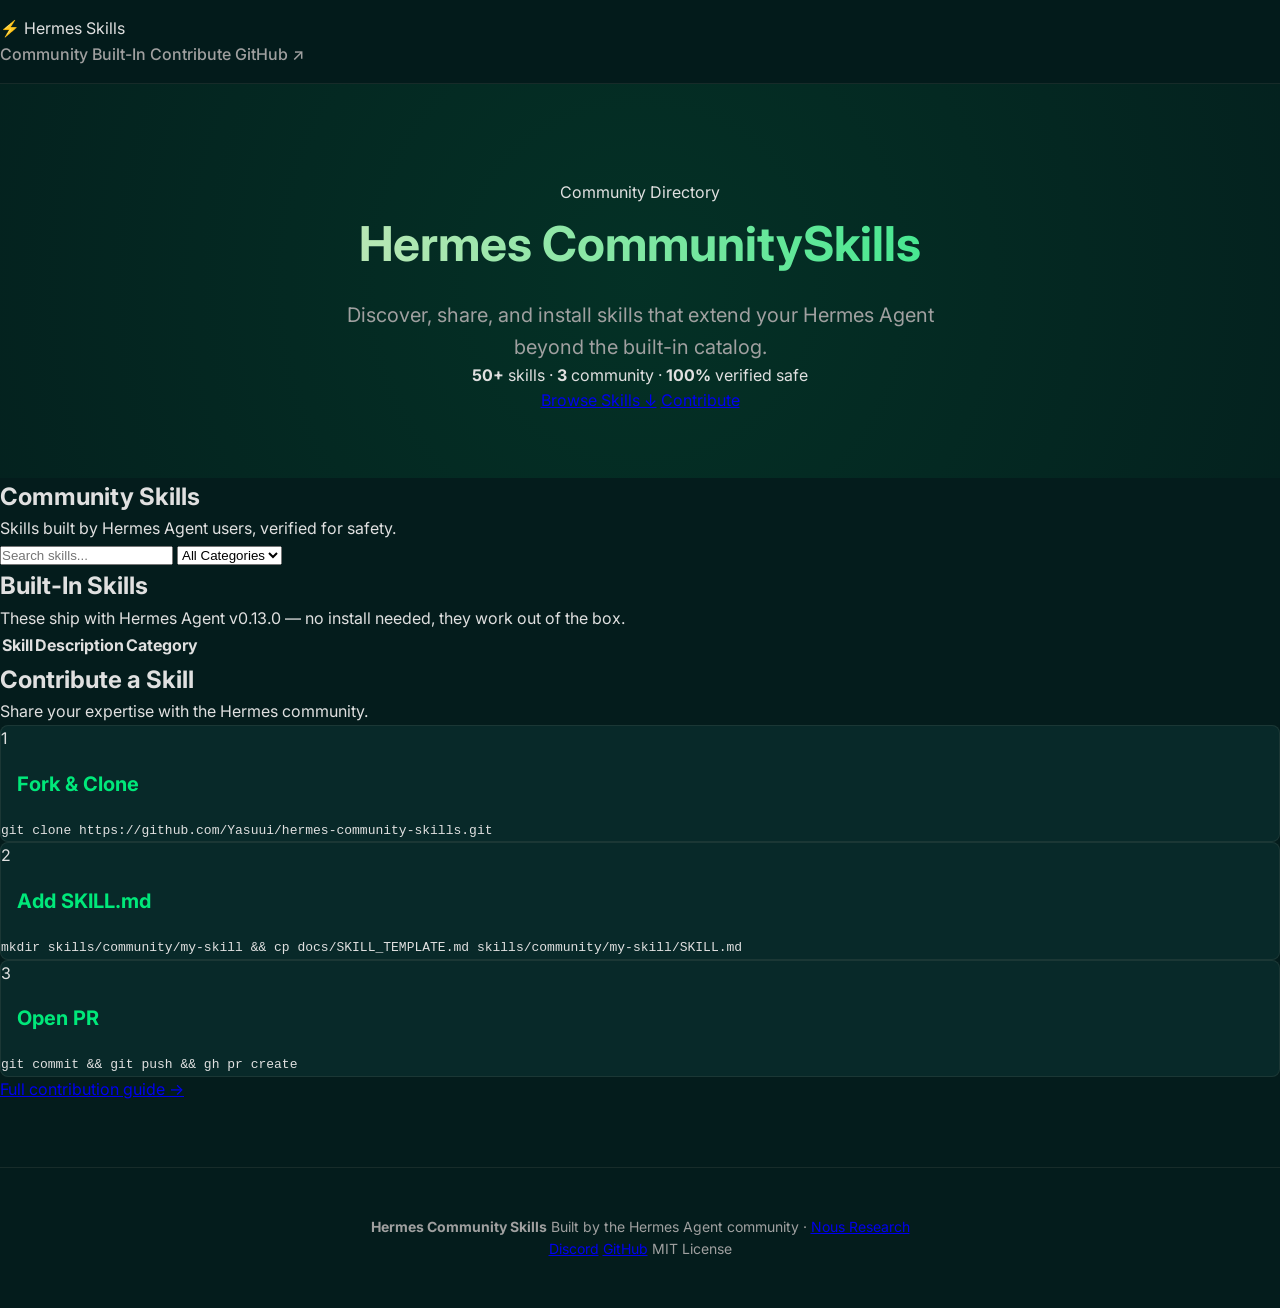
==== docs/index.html @ 29015fff "Initial commit: community skills website with docs, app.js, catalog, CI workflow, PR and issue templ" ====
<!DOCTYPE html>
<html lang="en">
<head>
<meta charset="UTF-8">
<meta name="viewport" content="width=device-width, initial-scale=1.0">
<title>Hermes Community Skills</title>
<link rel="preconnect" href="https://fonts.googleapis.com">
<link rel="preconnect" href="https://fonts.gstatic.com" crossorigin>
<link href="https://fonts.googleapis.com/css2?family=Inter:wght@400;500;600;700&family=JetBrains+Mono:wght@400;500&display=swap" rel="stylesheet">
<link rel="stylesheet" href="style.css">
</head>
<body>

<nav class="navbar">
  <div class="nav-inner">
    <span class="nav-brand">⚡ Hermes Skills</span>
    <div class="nav-links">
      <a href="#catalog">Community</a>
      <a href="#builtin">Built-In</a>
      <a href="#contribute">Contribute</a>
      <a href="https://github.com/Yasuui/hermes-community-skills" class="nav-gh" target="_blank">GitHub ↗</a>
    </div>
  </div>
</nav>

<section class="hero" id="hero">
  <div class="hero-inner">
    <div class="hero-badge">
      <span class="badge">Community Directory</span>
    </div>
    <h1>Hermes Community<span class="accent">Skills</span></h1>
    <p class="hero-sub">Discover, share, and install skills that extend your Hermes Agent beyond the built-in catalog.</p>
    <div class="hero-stats">
      <span class="stat"><strong id="skill-count">50+</strong> skills</span>
      <span class="stat-sep">·</span>
      <span class="stat"><strong>3</strong> community</span>
      <span class="stat-sep">·</span>
      <span class="stat"><strong>100%</strong> verified safe</span>
    </div>
    <div class="hero-actions">
      <a href="#catalog" class="btn btn-primary">Browse Skills ↓</a>
      <a href="#contribute" class="btn btn-outline">Contribute</a>
    </div>
  </div>
  <div class="hero-glow"></div>
</section>

<section class="catalog" id="catalog">
  <div class="section-header">
    <h2>Community Skills</h2>
    <p>Skills built by Hermes Agent users, verified for safety.</p>
  </div>

  <div class="filter-bar">
    <input type="text" id="search" class="filter-input" placeholder="Search skills...">
    <select id="category-filter" class="filter-select">
      <option value="all">All Categories</option>
      <option value="devops">DevOps</option>
      <option value="software-development">Development</option>
      <option value="creative">Creative</option>
      <option value="research">Research</option>
      <option value="productivity">Productivity</option>
      <option value="mlops">ML/AI</option>
    </select>
  </div>

  <div class="skill-grid" id="community-grid">
    <!-- Populated by JS -->
  </div>

  <div class="empty-state" id="empty-state" style="display:none">
    <p>No skills match your search.</p>
  </div>
</section>

<section class="builtin" id="builtin">
  <div class="section-header">
    <h2>Built-In Skills</h2>
    <p>These ship with Hermes Agent v0.13.0 — no install needed, they work out of the box.</p>
  </div>

  <div class="builtin-table-wrapper">
    <table class="builtin-table" id="builtin-table">
      <thead>
        <tr>
          <th>Skill</th>
          <th>Description</th>
          <th>Category</th>
        </tr>
      </thead>
      <tbody></tbody>
    </table>
  </div>
</section>

<section class="contribute" id="contribute">
  <div class="section-header">
    <h2>Contribute a Skill</h2>
    <p>Share your expertise with the Hermes community.</p>
  </div>

  <div class="steps">
    <div class="step-card">
      <div class="step-num">1</div>
      <h3>Fork & Clone</h3>
      <code>git clone https://github.com/Yasuui/hermes-community-skills.git</code>
    </div>
    <div class="step-card">
      <div class="step-num">2</div>
      <h3>Add SKILL.md</h3>
      <code>mkdir skills/community/my-skill && cp docs/SKILL_TEMPLATE.md skills/community/my-skill/SKILL.md</code>
    </div>
    <div class="step-card">
      <div class="step-num">3</div>
      <h3>Open PR</h3>
      <code>git commit && git push && gh pr create</code>
    </div>
  </div>

  <p class="contribute-link">
    <a href="https://github.com/Yasuui/hermes-community-skills/blob/main/CONTRIBUTING.md">Full contribution guide →</a>
  </p>
</section>

<footer>
  <div class="footer-inner">
    <div class="footer-brand">
      <strong>Hermes Community Skills</strong>
      <span>Built by the Hermes Agent community · <a href="https://nousresearch.com">Nous Research</a></span>
    </div>
    <div class="footer-links">
      <a href="https://discord.gg/nousresearch">Discord</a>
      <a href="https://github.com/Yasuui/hermes-community-skills">GitHub</a>
      <span>MIT License</span>
    </div>
  </div>
</footer>

<script src="app.js"></script>
</body>
</html>
---- docs/style.css ----
:root {
  --bg-dark: #041c1c;
  --card-bg: rgba(10,47,47,0.7);
  --border: rgba(255,230,203,0.08);
  --accent: #ffe6cb;
  --green: #00e87a;
  --text-light: #e0e0e0;
  --text-muted: #a0a0a0;
  --font-body: 'Inter', sans-serif;
  --font-code: 'JetBrains Mono', monospace;
}

* {
  margin: 0;
  padding: 0;
  box-sizing: border-box;
}

body {
  font-family: var(--font-body);
  background-color: var(--bg-dark);
  color: var(--text-light);
  line-height: 1.6;
}

.container {
  max-width: 1200px;
  margin: 0 auto;
  padding: 0 1rem;
}

nav {
  position: sticky;
  top: 0;
  backdrop-filter: blur(10px);
  background: rgba(4, 28, 28, 0.8);
  border-bottom: 1px solid var(--border);
  z-index: 1000;
  padding: 1rem 0;
}

nav .container {
  display: flex;
  justify-content: space-between;
  align-items: center;
}

nav ul {
  display: flex;
  list-style: none;
  gap: 2rem;
}

nav a {
  color: var(--text-muted);
  text-decoration: none;
  font-weight: 500;
  transition: color 0.3s;
}

nav a:hover {
  color: var(--accent);
}

.hero {
  text-align: center;
  padding: 6rem 0 4rem;
  position: relative;
  overflow: hidden;
}

.hero::before {
  content: '';
  position: absolute;
  top: -50%;
  left: -50%;
  width: 200%;
  height: 200%;
  background: radial-gradient(circle, rgba(0,232,122,0.1) 0%, transparent 70%);
  z-index: -1;
  animation: pulse 4s ease-in-out infinite;
}

@keyframes pulse {
  0%, 100% { opacity: 0.6; }
  50% { opacity: 1; }
}

.hero h1 {
  font-size: 3rem;
  margin-bottom: 1rem;
  background: linear-gradient(to right, var(--accent), var(--green));
  -webkit-background-clip: text;
  -webkit-text-fill-color: transparent;
}

.hero p {
  font-size: 1.25rem;
  color: var(--text-muted);
  max-width: 600px;
  margin: 0 auto;
}

.filters {
  display: flex;
  gap: 1rem;
  flex-wrap: wrap;
  justify-content: center;
  margin: 2rem 0;
}

.filters input,
.filters select {
  padding: 0.75rem 1rem;
  border: 1px solid var(--border);
  background: rgba(10,47,47,0.5);
  color: var(--text-light);
  border-radius: 4px;
  font-family: var(--font-body);
}

.filters input::placeholder {
  color: var(--text-muted);
}

.filters select {
  cursor: pointer;
}

.skills-grid {
  display: grid;
  grid-template-columns: repeat(auto-fit, minmax(300px, 1fr));
  gap: 1.5rem;
  margin: 2rem 0;
}

.skill-card {
  background: var(--card-bg);
  border: 1px solid var(--border);
  border-radius: 8px;
  overflow: hidden;
  transition: border-color 0.3s, transform 0.2s;
}

.skill-card:hover {
  border-color: var(--accent);
  transform: translateY(-4px);
}

.skill-header {
  padding: 1.5rem;
  border-bottom: 1px solid var(--border);
}

.skill-header h2 {
  font-size: 1.5rem;
  margin-bottom: 0.5rem;
  color: var(--accent);
}

.skill-header .category {
  display: inline-block;
  background: rgba(0,232,122,0.2);
  color: var(--green);
  padding: 0.25rem 0.75rem;
  border-radius: 12px;
  font-size: 0.875rem;
  font-weight: 500;
}

.skill-description {
  padding: 0 1.5rem 1.5rem;
  color: var(--text-muted);
  line-height: 1.5;
}

.skill-footer {
  padding: 1.5rem;
  border-top: 1px solid var(--border);
  display: flex;
  justify-content: space-between;
  align-items: center;
}

.copy-btn {
  background: transparent;
  border: 1px solid var(--green);
  color: var(--green);
  padding: 0.5rem 1rem;
  border-radius: 4px;
  cursor: pointer;
  font-family: var(--font-body);
  font-size: 0.875rem;
  transition: all 0.2s;
}

.copy-btn:hover {
  background: rgba(0,232,122,0.2);
}

.copy-btn.copied {
  background: var(--green);
  color: var(--bg-dark);
}

.steps-section {
  margin: 4rem 0;
}

.steps-container {
  display: flex;
  gap: 1.5rem;
  overflow-x: auto;
  padding-bottom: 1rem;
  scrollbar-width: thin;
}

.step-card {
  flex: 0 0 280px;
  background: var(--card-bg);
  border: 1px solid var(--border);
  border-radius: 8px;
  overflow: hidden;
}

.step-card h3 {
  color: var(--green);
  padding: 1rem;
  font-size: 1.25rem;
}

.step-card ol {
  padding: 0 1.5rem 1.5rem;
}

.step-card li {
  margin-bottom: 0.75rem;
  color: var(--text-muted);
  position: relative;
  padding-left: 1.5rem;
}

.step-card li::before {
  content: '';
  position: absolute;
  left: 0;
  top: 0.75rem;
  width: 8px;
  height: 8px;
  background: var(--green);
  border-radius: 50%;
}

footer {
  text-align: center;
  padding: 3rem 0;
  border-top: 1px solid var(--border);
  margin-top: 4rem;
  color: var(--text-muted);
  font-size: 0.875rem;
}

@media (max-width: 768px) {
  .hero h1 {
    font-size: 2.25rem;
  }
  
  .filters {
    flex-direction: column;
    align-items: stretch;
  }
  
  .filters input,
  .filters select {
    width: 100%;
  }
  
  .skills-grid {
    grid-template-columns: 1fr;
  }
  
  .steps-container {
    justify-content: center;
  }
}
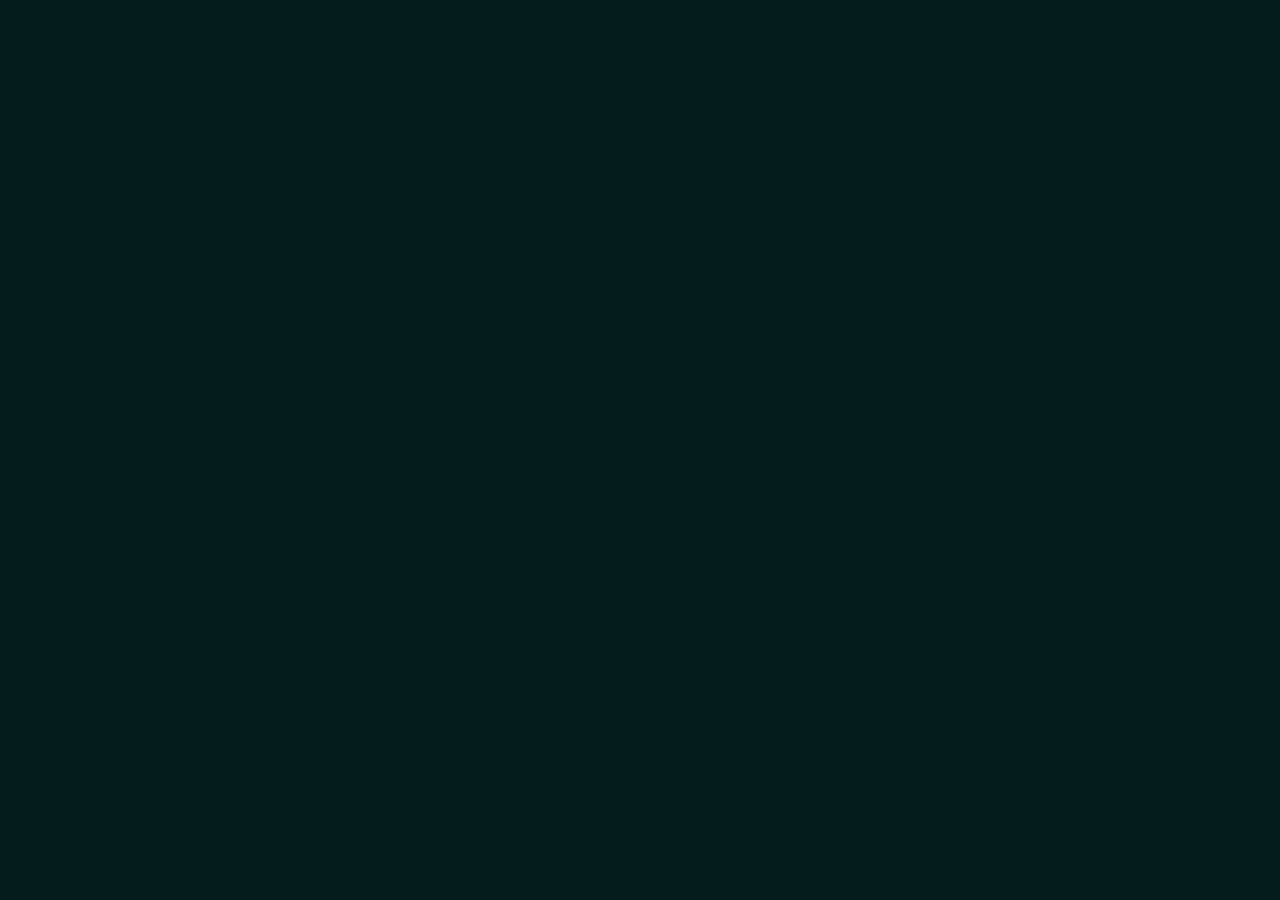
==== commit 597985c7: "Add index.html for GitHub Pages" ====
--- a/docs/index.html
+++ b/docs/index.html
@@ -1,141 +1,13 @@
 <!DOCTYPE html>
 <html lang="en">
 <head>
-<meta charset="UTF-8">
-<meta name="viewport" content="width=device-width, initial-scale=1.0">
-<title>Hermes Community Skills</title>
-<link rel="preconnect" href="https://fonts.googleapis.com">
-<link rel="preconnect" href="https://fonts.gstatic.com" crossorigin>
-<link href="https://fonts.googleapis.com/css2?family=Inter:wght@400;500;600;700&family=JetBrains+Mono:wght@400;500&display=swap" rel="stylesheet">
-<link rel="stylesheet" href="style.css">
+  <meta charset="UTF-8">
+  <meta name="viewport" content="width=device-width, initial-scale=1.0">
+  <title>Hermes Community Skills</title>
+  <link rel="stylesheet" href="style.css">
 </head>
 <body>
-
-<nav class="navbar">
-  <div class="nav-inner">
-    <span class="nav-brand">⚡ Hermes Skills</span>
-    <div class="nav-links">
-      <a href="#catalog">Community</a>
-      <a href="#builtin">Built-In</a>
-      <a href="#contribute">Contribute</a>
-      <a href="https://github.com/Yasuui/hermes-community-skills" class="nav-gh" target="_blank">GitHub ↗</a>
-    </div>
-  </div>
-</nav>
-
-<section class="hero" id="hero">
-  <div class="hero-inner">
-    <div class="hero-badge">
-      <span class="badge">Community Directory</span>
-    </div>
-    <h1>Hermes Community<span class="accent">Skills</span></h1>
-    <p class="hero-sub">Discover, share, and install skills that extend your Hermes Agent beyond the built-in catalog.</p>
-    <div class="hero-stats">
-      <span class="stat"><strong id="skill-count">50+</strong> skills</span>
-      <span class="stat-sep">·</span>
-      <span class="stat"><strong>3</strong> community</span>
-      <span class="stat-sep">·</span>
-      <span class="stat"><strong>100%</strong> verified safe</span>
-    </div>
-    <div class="hero-actions">
-      <a href="#catalog" class="btn btn-primary">Browse Skills ↓</a>
-      <a href="#contribute" class="btn btn-outline">Contribute</a>
-    </div>
-  </div>
-  <div class="hero-glow"></div>
-</section>
-
-<section class="catalog" id="catalog">
-  <div class="section-header">
-    <h2>Community Skills</h2>
-    <p>Skills built by Hermes Agent users, verified for safety.</p>
-  </div>
-
-  <div class="filter-bar">
-    <input type="text" id="search" class="filter-input" placeholder="Search skills...">
-    <select id="category-filter" class="filter-select">
-      <option value="all">All Categories</option>
-      <option value="devops">DevOps</option>
-      <option value="software-development">Development</option>
-      <option value="creative">Creative</option>
-      <option value="research">Research</option>
-      <option value="productivity">Productivity</option>
-      <option value="mlops">ML/AI</option>
-    </select>
-  </div>
-
-  <div class="skill-grid" id="community-grid">
-    <!-- Populated by JS -->
-  </div>
-
-  <div class="empty-state" id="empty-state" style="display:none">
-    <p>No skills match your search.</p>
-  </div>
-</section>
-
-<section class="builtin" id="builtin">
-  <div class="section-header">
-    <h2>Built-In Skills</h2>
-    <p>These ship with Hermes Agent v0.13.0 — no install needed, they work out of the box.</p>
-  </div>
-
-  <div class="builtin-table-wrapper">
-    <table class="builtin-table" id="builtin-table">
-      <thead>
-        <tr>
-          <th>Skill</th>
-          <th>Description</th>
-          <th>Category</th>
-        </tr>
-      </thead>
-      <tbody></tbody>
-    </table>
-  </div>
-</section>
-
-<section class="contribute" id="contribute">
-  <div class="section-header">
-    <h2>Contribute a Skill</h2>
-    <p>Share your expertise with the Hermes community.</p>
-  </div>
-
-  <div class="steps">
-    <div class="step-card">
-      <div class="step-num">1</div>
-      <h3>Fork & Clone</h3>
-      <code>git clone https://github.com/Yasuui/hermes-community-skills.git</code>
-    </div>
-    <div class="step-card">
-      <div class="step-num">2</div>
-      <h3>Add SKILL.md</h3>
-      <code>mkdir skills/community/my-skill && cp docs/SKILL_TEMPLATE.md skills/community/my-skill/SKILL.md</code>
-    </div>
-    <div class="step-card">
-      <div class="step-num">3</div>
-      <h3>Open PR</h3>
-      <code>git commit && git push && gh pr create</code>
-    </div>
-  </div>
-
-  <p class="contribute-link">
-    <a href="https://github.com/Yasuui/hermes-community-skills/blob/main/CONTRIBUTING.md">Full contribution guide →</a>
-  </p>
-</section>
-
-<footer>
-  <div class="footer-inner">
-    <div class="footer-brand">
-      <strong>Hermes Community Skills</strong>
-      <span>Built by the Hermes Agent community · <a href="https://nousresearch.com">Nous Research</a></span>
-    </div>
-    <div class="footer-links">
-      <a href="https://discord.gg/nousresearch">Discord</a>
-      <a href="https://github.com/Yasuui/hermes-community-skills">GitHub</a>
-      <span>MIT License</span>
-    </div>
-  </div>
-</footer>
-
-<script src="app.js"></script>
+  <div id="app"></div>
+  <script src="app.js"></script>
 </body>
-</html>
+</html>
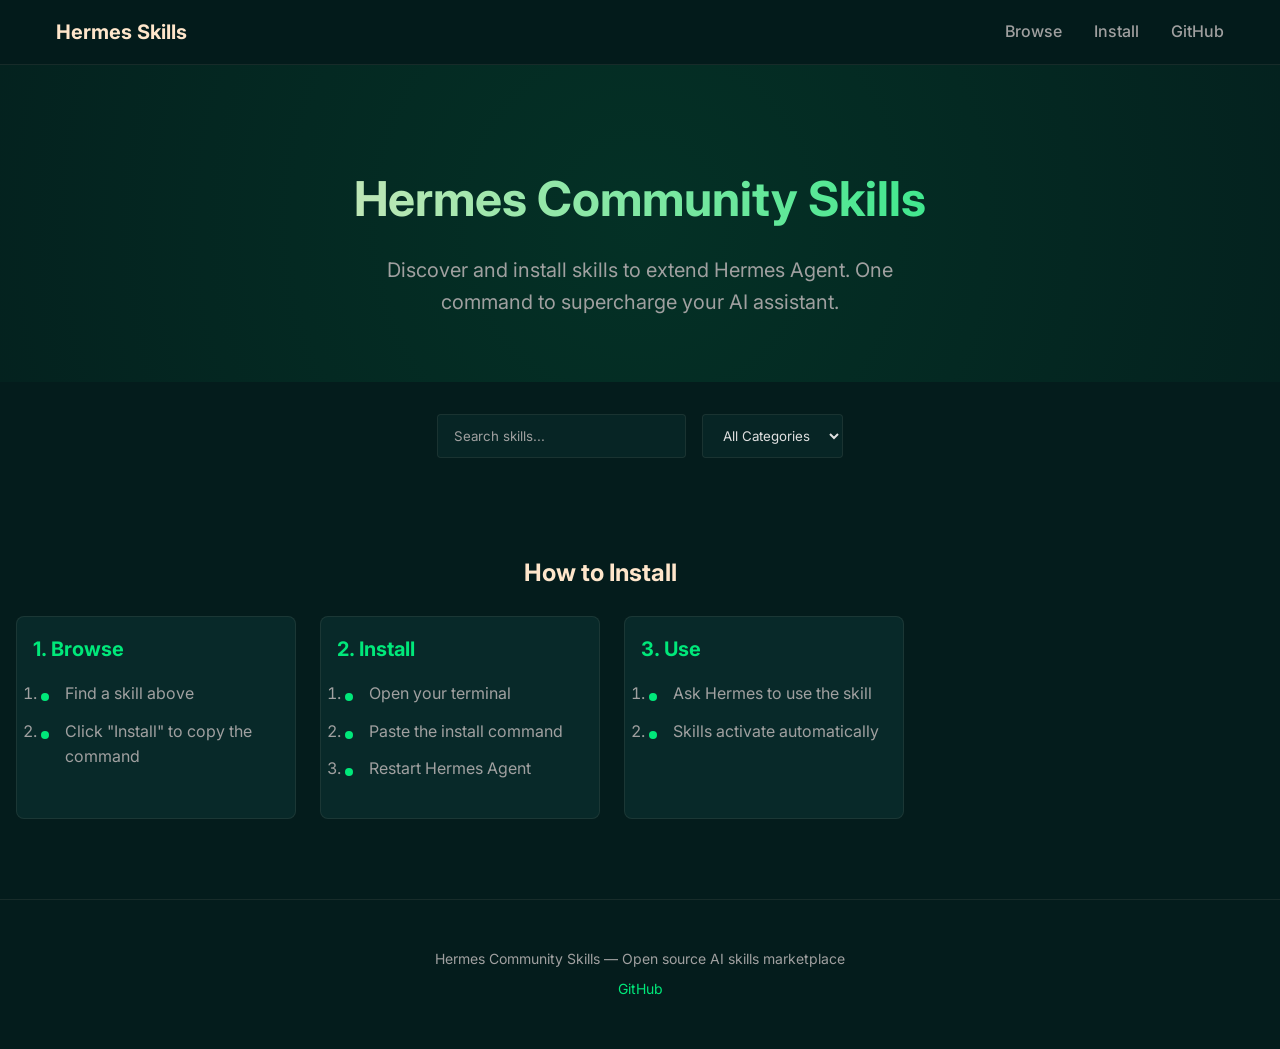
==== commit 5440a980: "fix: add missing HTML structure for app.js to render The index.html was a bare shell with just <div " ====
--- a/docs/index.html
+++ b/docs/index.html
@@ -5,9 +5,72 @@
   <meta name="viewport" content="width=device-width, initial-scale=1.0">
   <title>Hermes Community Skills</title>
   <link rel="stylesheet" href="style.css">
+  <link rel="preconnect" href="https://fonts.googleapis.com">
+  <link rel="preconnect" href="https://fonts.gstatic.com" crossorigin>
+  <link href="https://fonts.googleapis.com/css2?family=Inter:wght@400;500;600;700&family=JetBrains+Mono:wght@400;500&display=swap" rel="stylesheet">
 </head>
 <body>
-  <div id="app"></div>
+  <nav>
+    <div class="container">
+      <a href="#" style="font-size:1.25rem;font-weight:700;color:var(--accent);text-decoration:none;">Hermes Skills</a>
+      <ul>
+        <li><a href="#skills">Browse</a></li>
+        <li><a href="#install">Install</a></li>
+        <li><a href="https://github.com/Yasuui/hermes-community-skills" target="_blank" rel="noopener">GitHub</a></li>
+      </ul>
+    </div>
+  </nav>
+
+  <section class="hero">
+    <div class="container">
+      <h1>Hermes Community Skills</h1>
+      <p>Discover and install skills to extend Hermes Agent. One command to supercharge your AI assistant.</p>
+    </div>
+  </section>
+
+  <section id="skills" class="container">
+    <div class="filters">
+      <input type="text" id="search-input" placeholder="Search skills...">
+      <select id="category-select"></select>
+    </div>
+    <div id="skills-grid" class="skills-grid"></div>
+  </section>
+
+  <section id="install" class="steps-section container">
+    <h2 style="text-align:center;color:var(--accent);margin-bottom:1.5rem;">How to Install</h2>
+    <div class="steps-container">
+      <div class="step-card">
+        <h3>1. Browse</h3>
+        <ol>
+          <li>Find a skill above</li>
+          <li>Click "Install" to copy the command</li>
+        </ol>
+      </div>
+      <div class="step-card">
+        <h3>2. Install</h3>
+        <ol>
+          <li>Open your terminal</li>
+          <li>Paste the install command</li>
+          <li>Restart Hermes Agent</li>
+        </ol>
+      </div>
+      <div class="step-card">
+        <h3>3. Use</h3>
+        <ol>
+          <li>Ask Hermes to use the skill</li>
+          <li>Skills activate automatically</li>
+        </ol>
+      </div>
+    </div>
+  </section>
+
+  <footer>
+    <div class="container">
+      <p>Hermes Community Skills &mdash; Open source AI skills marketplace</p>
+      <p style="margin-top:0.5rem;"><a href="https://github.com/Yasuui/hermes-community-skills" style="color:var(--green);text-decoration:none;">GitHub</a></p>
+    </div>
+  </footer>
+
   <script src="app.js"></script>
 </body>
-</html>+</html>
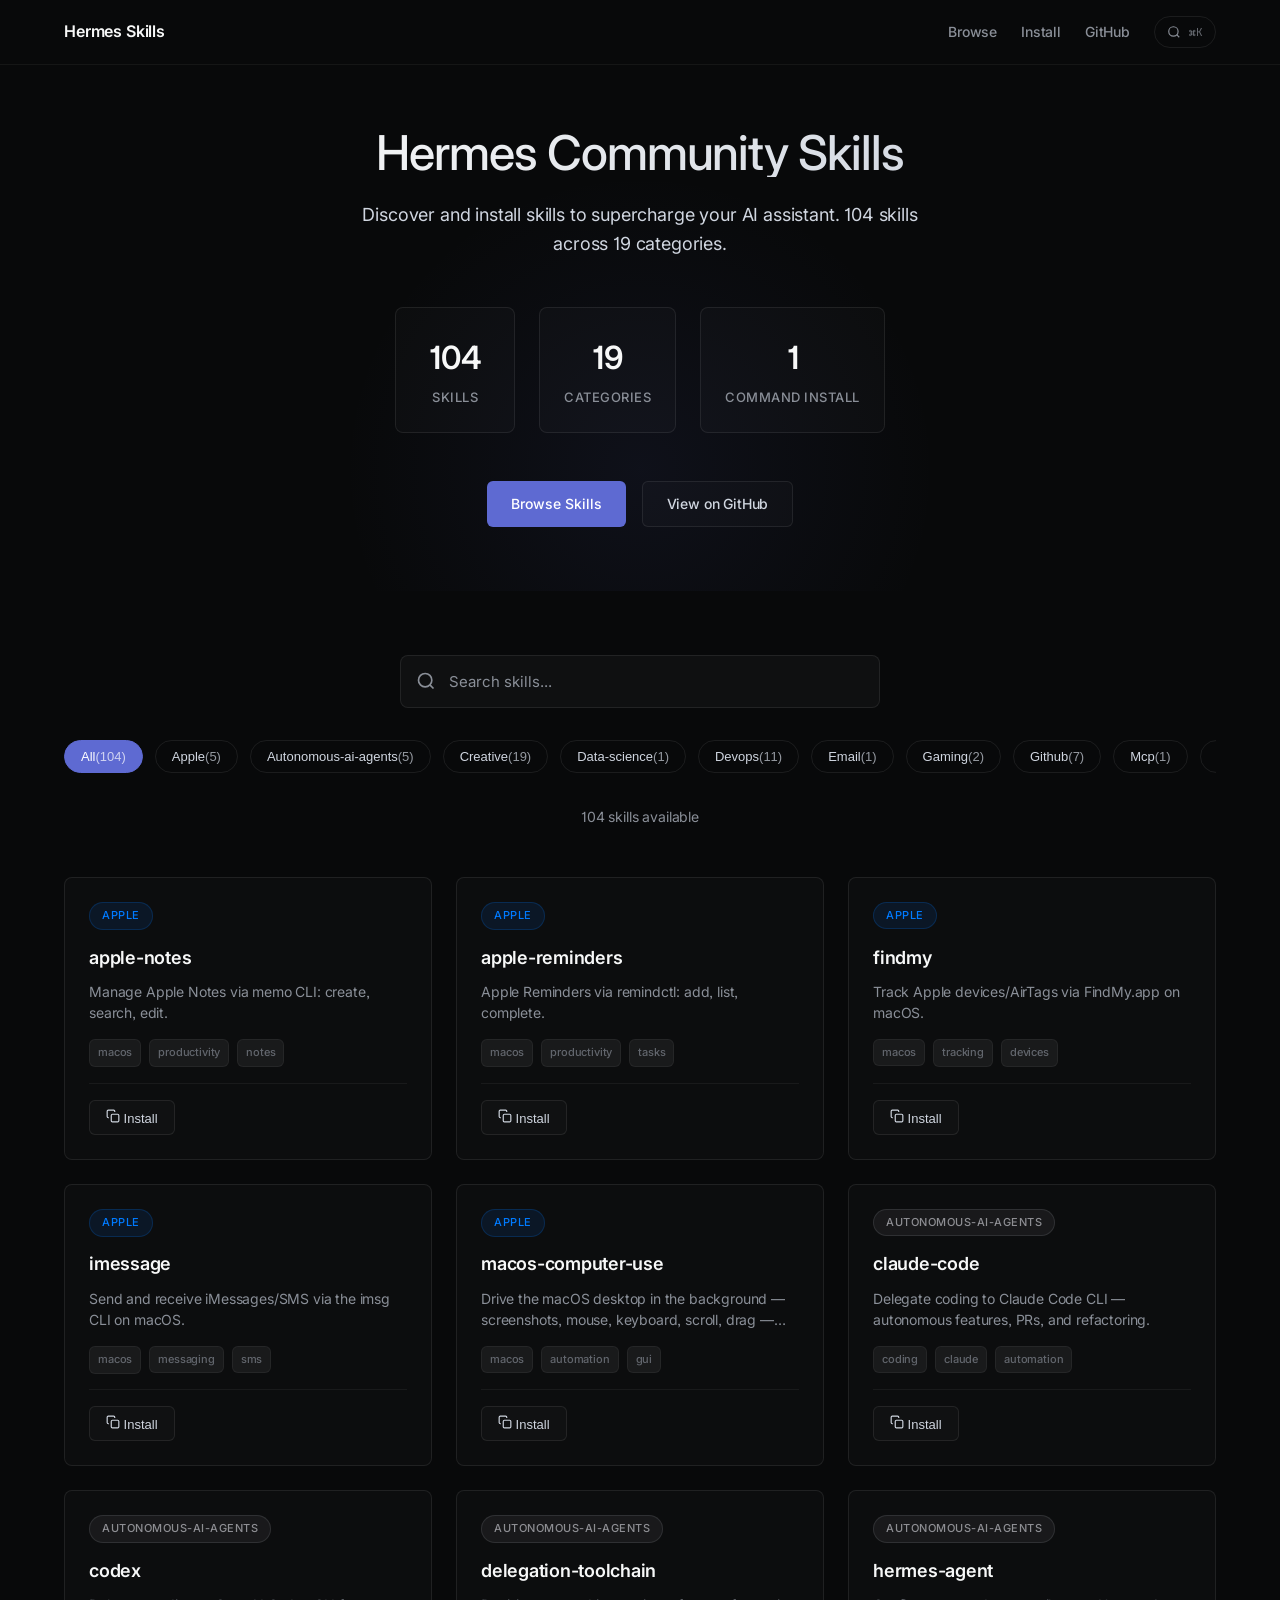
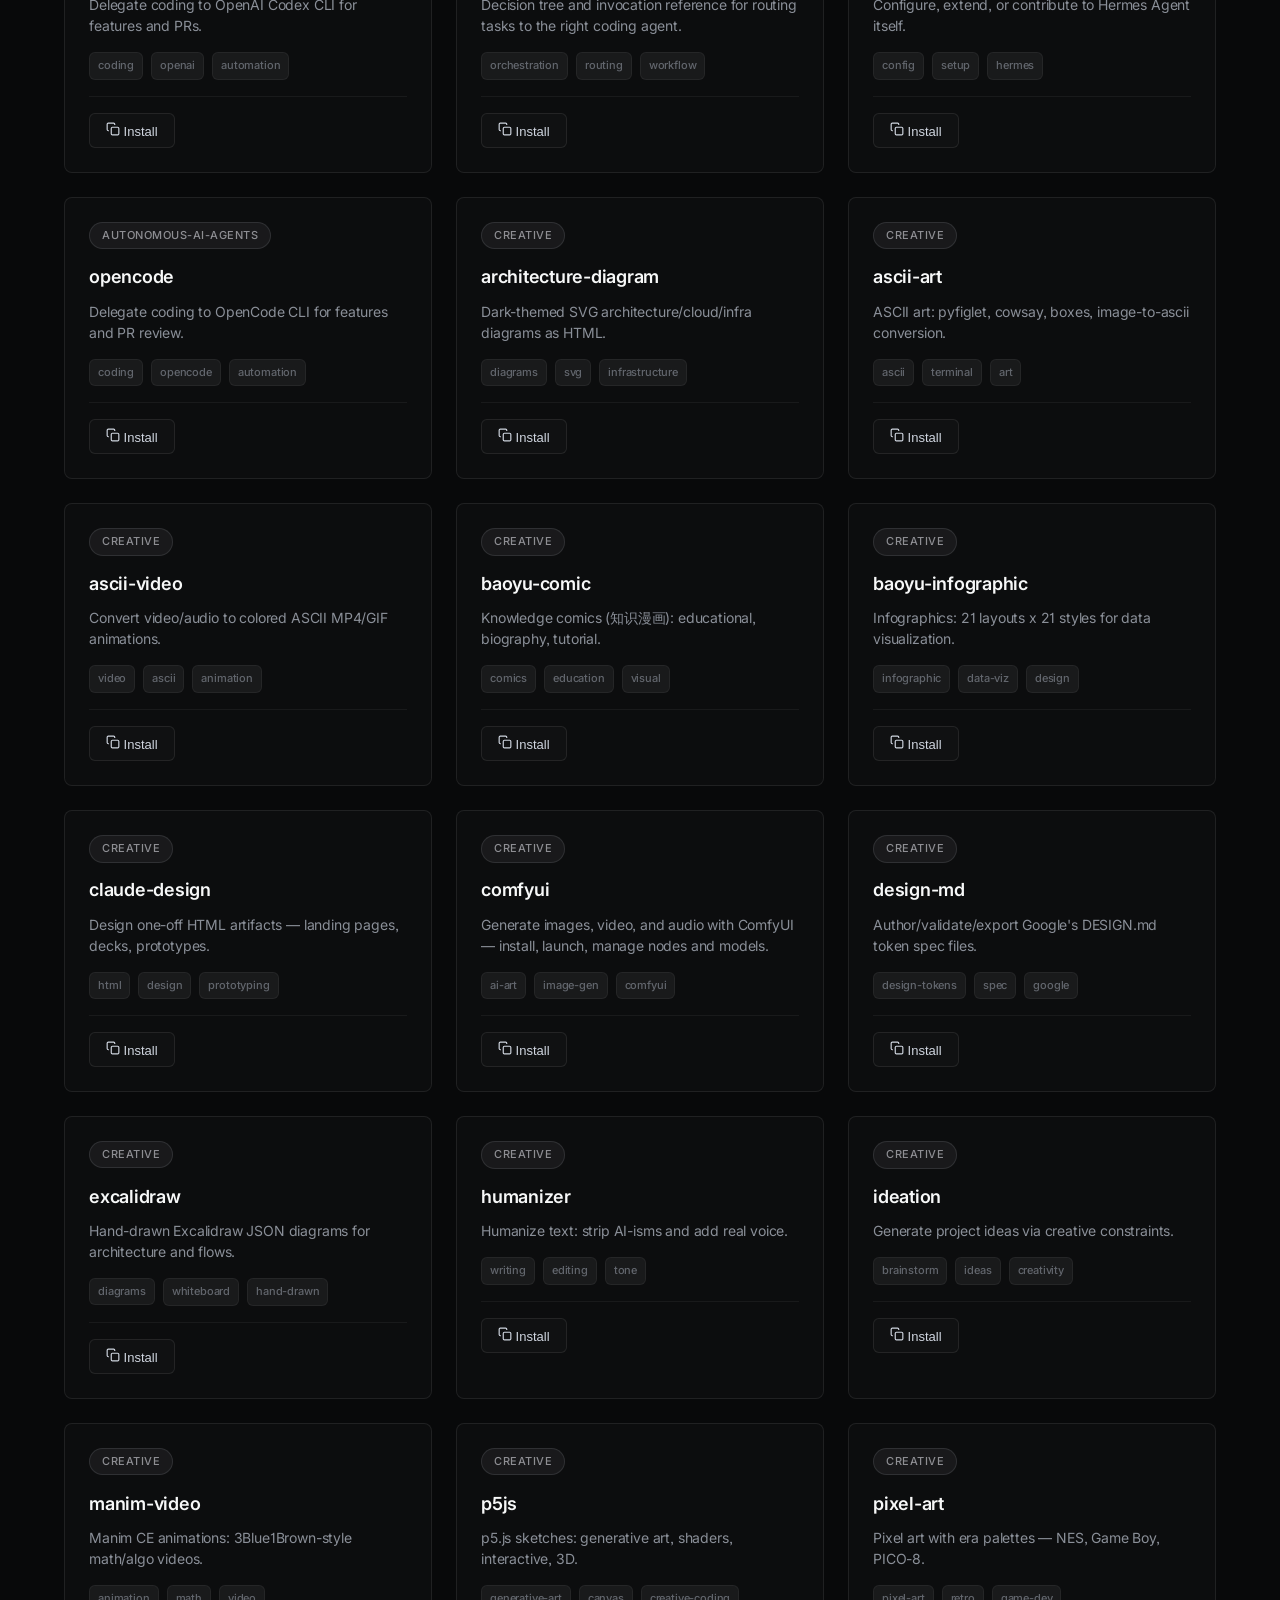
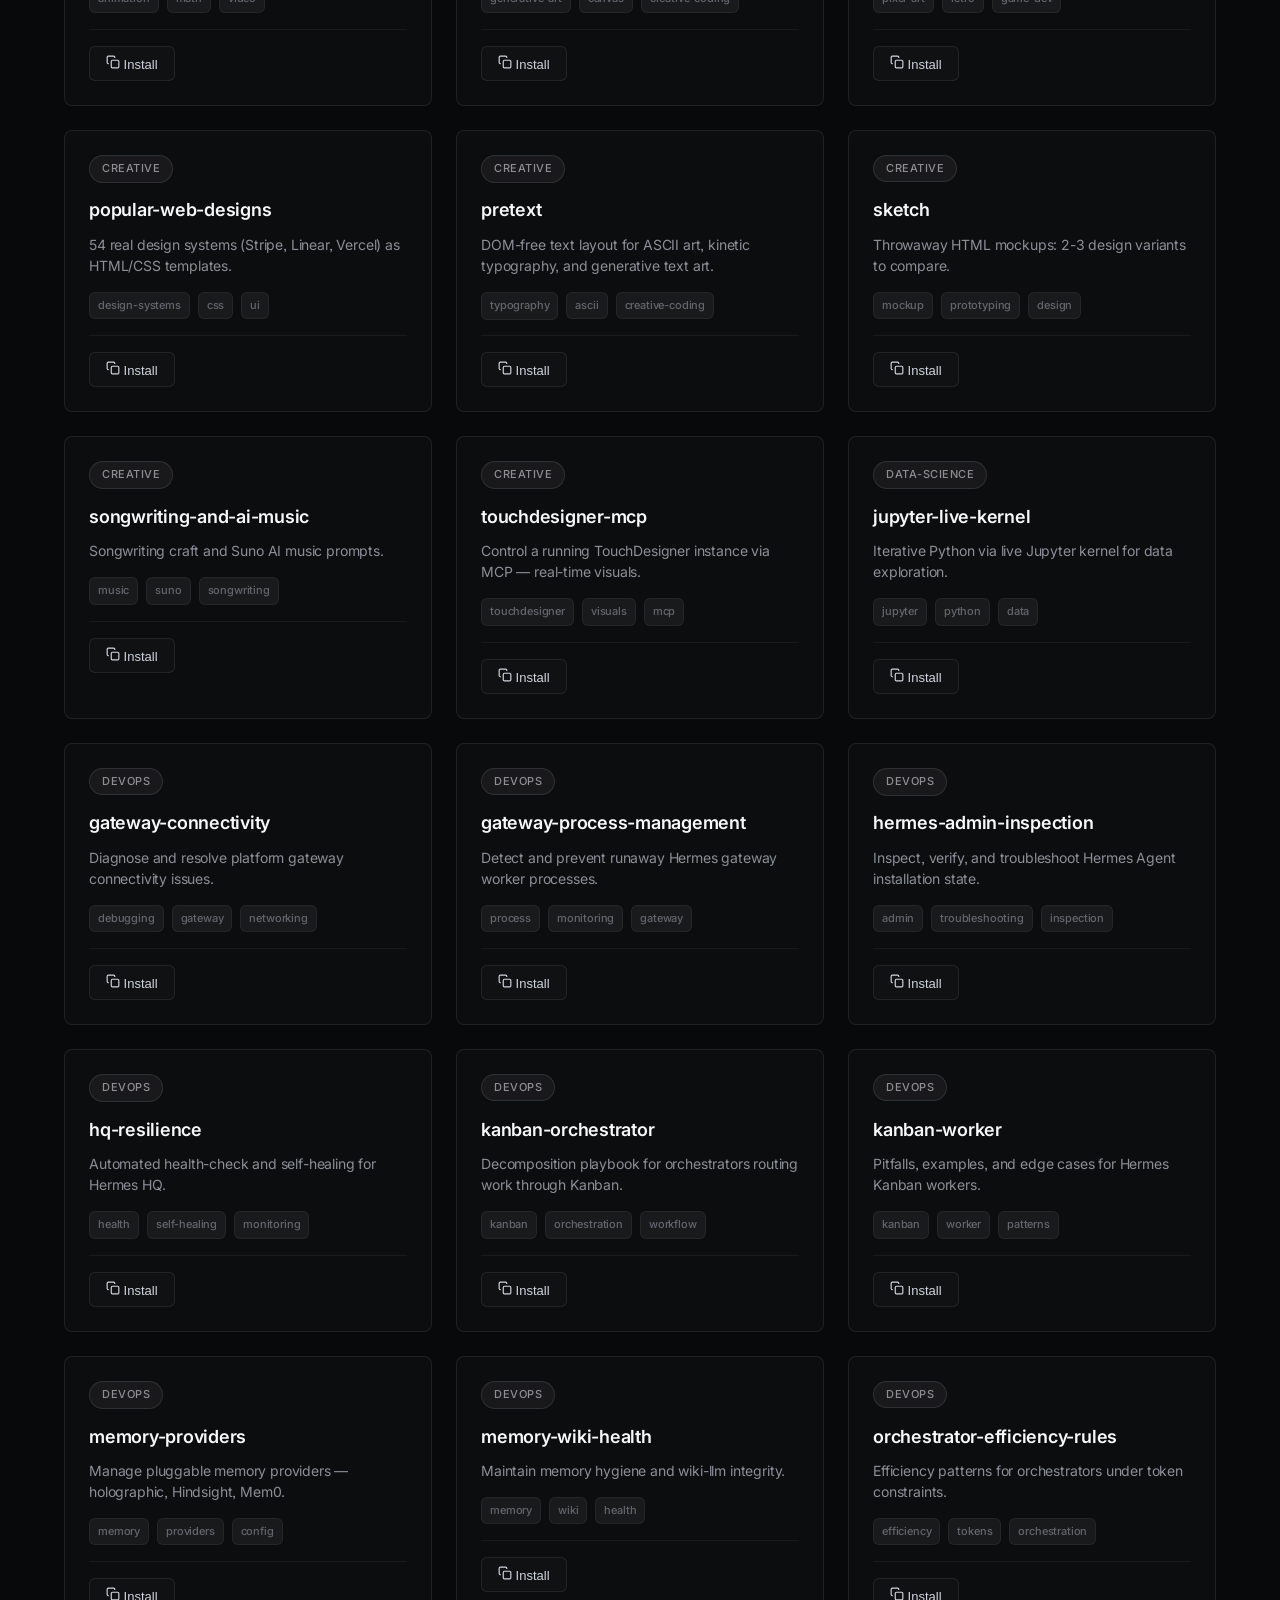
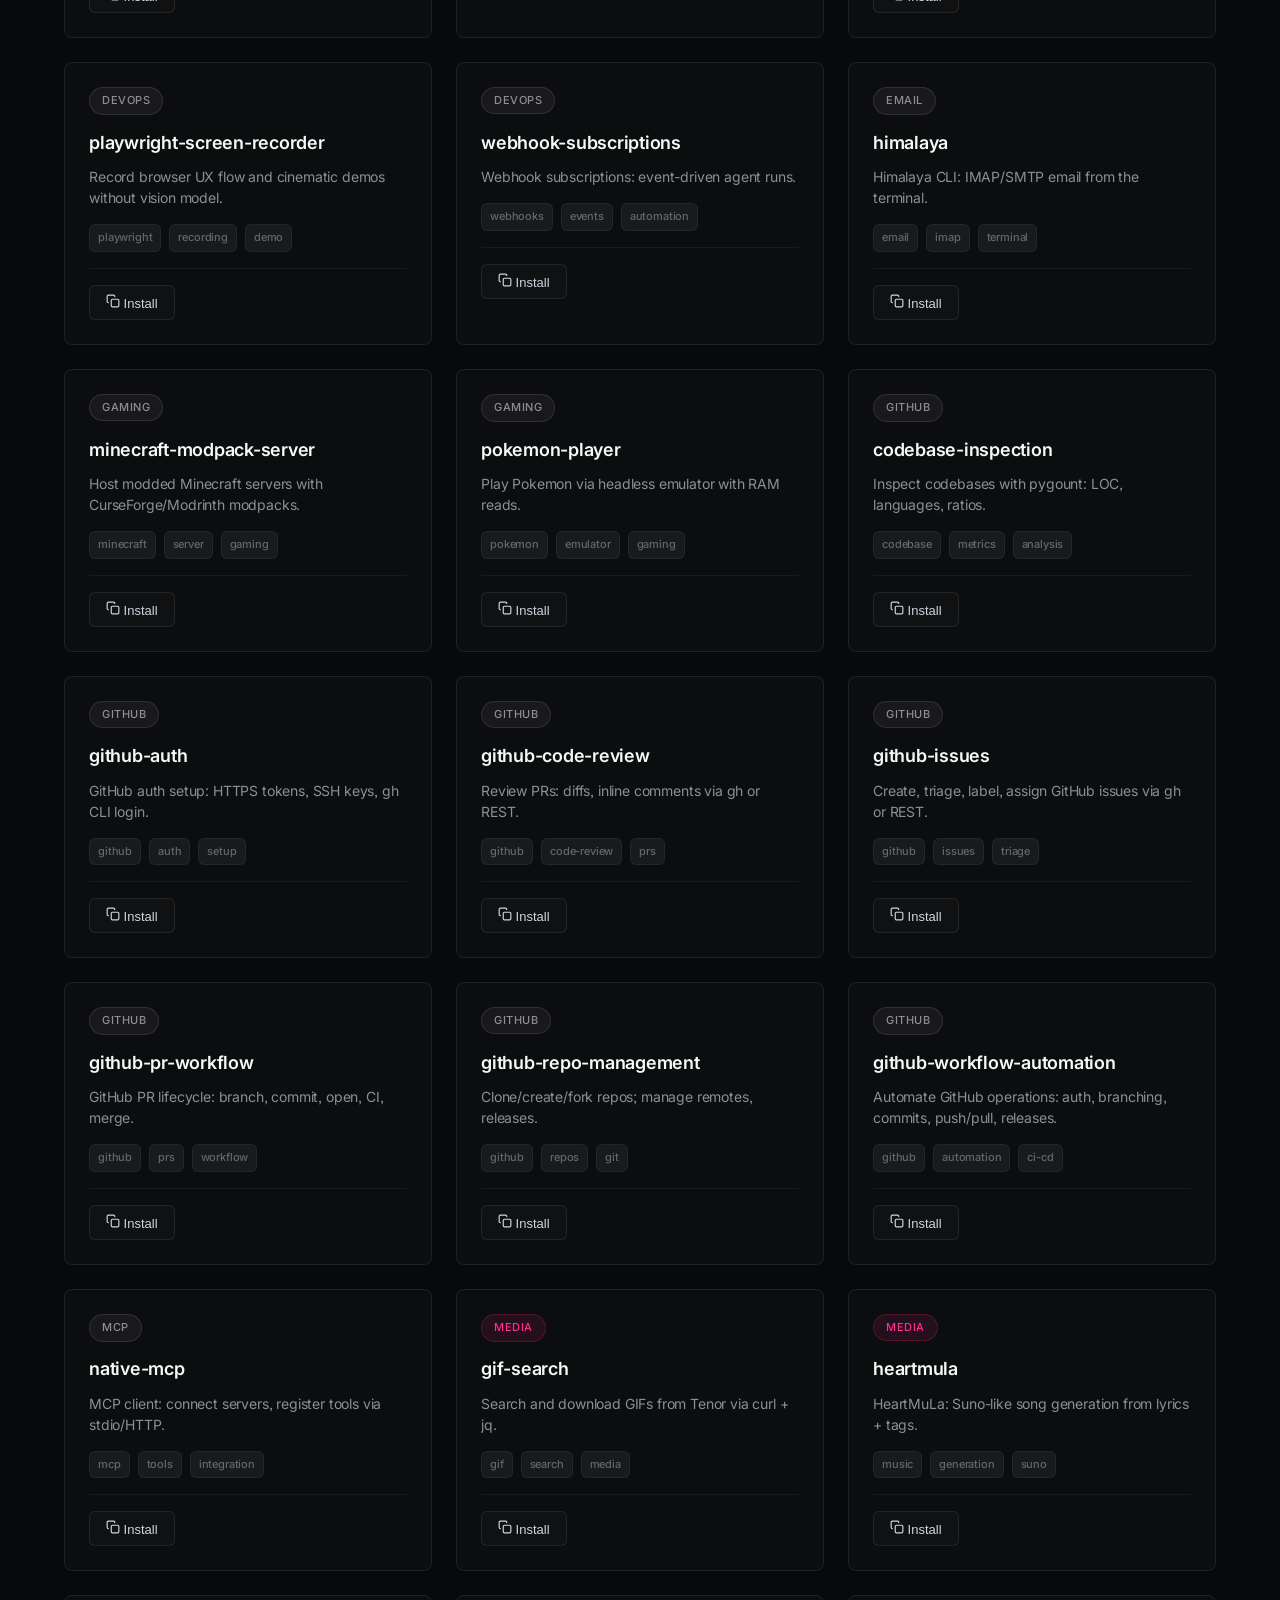
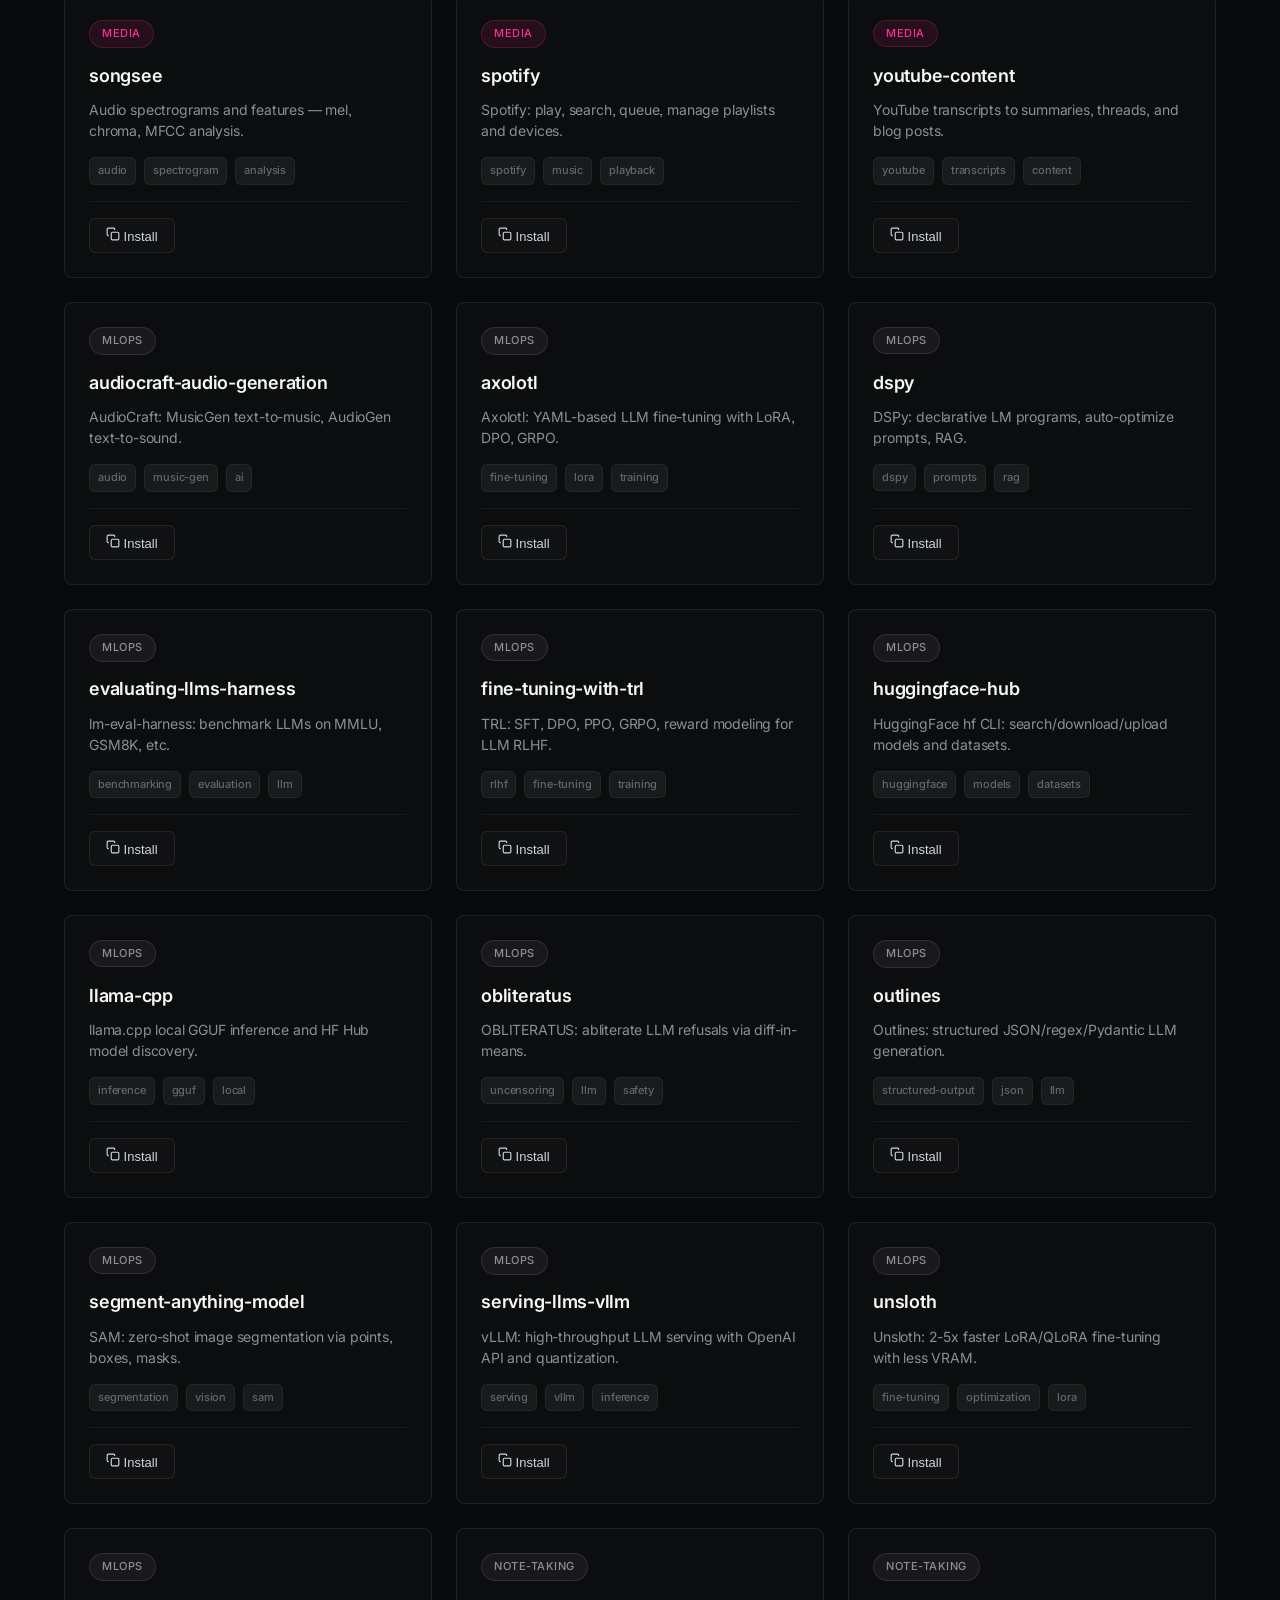
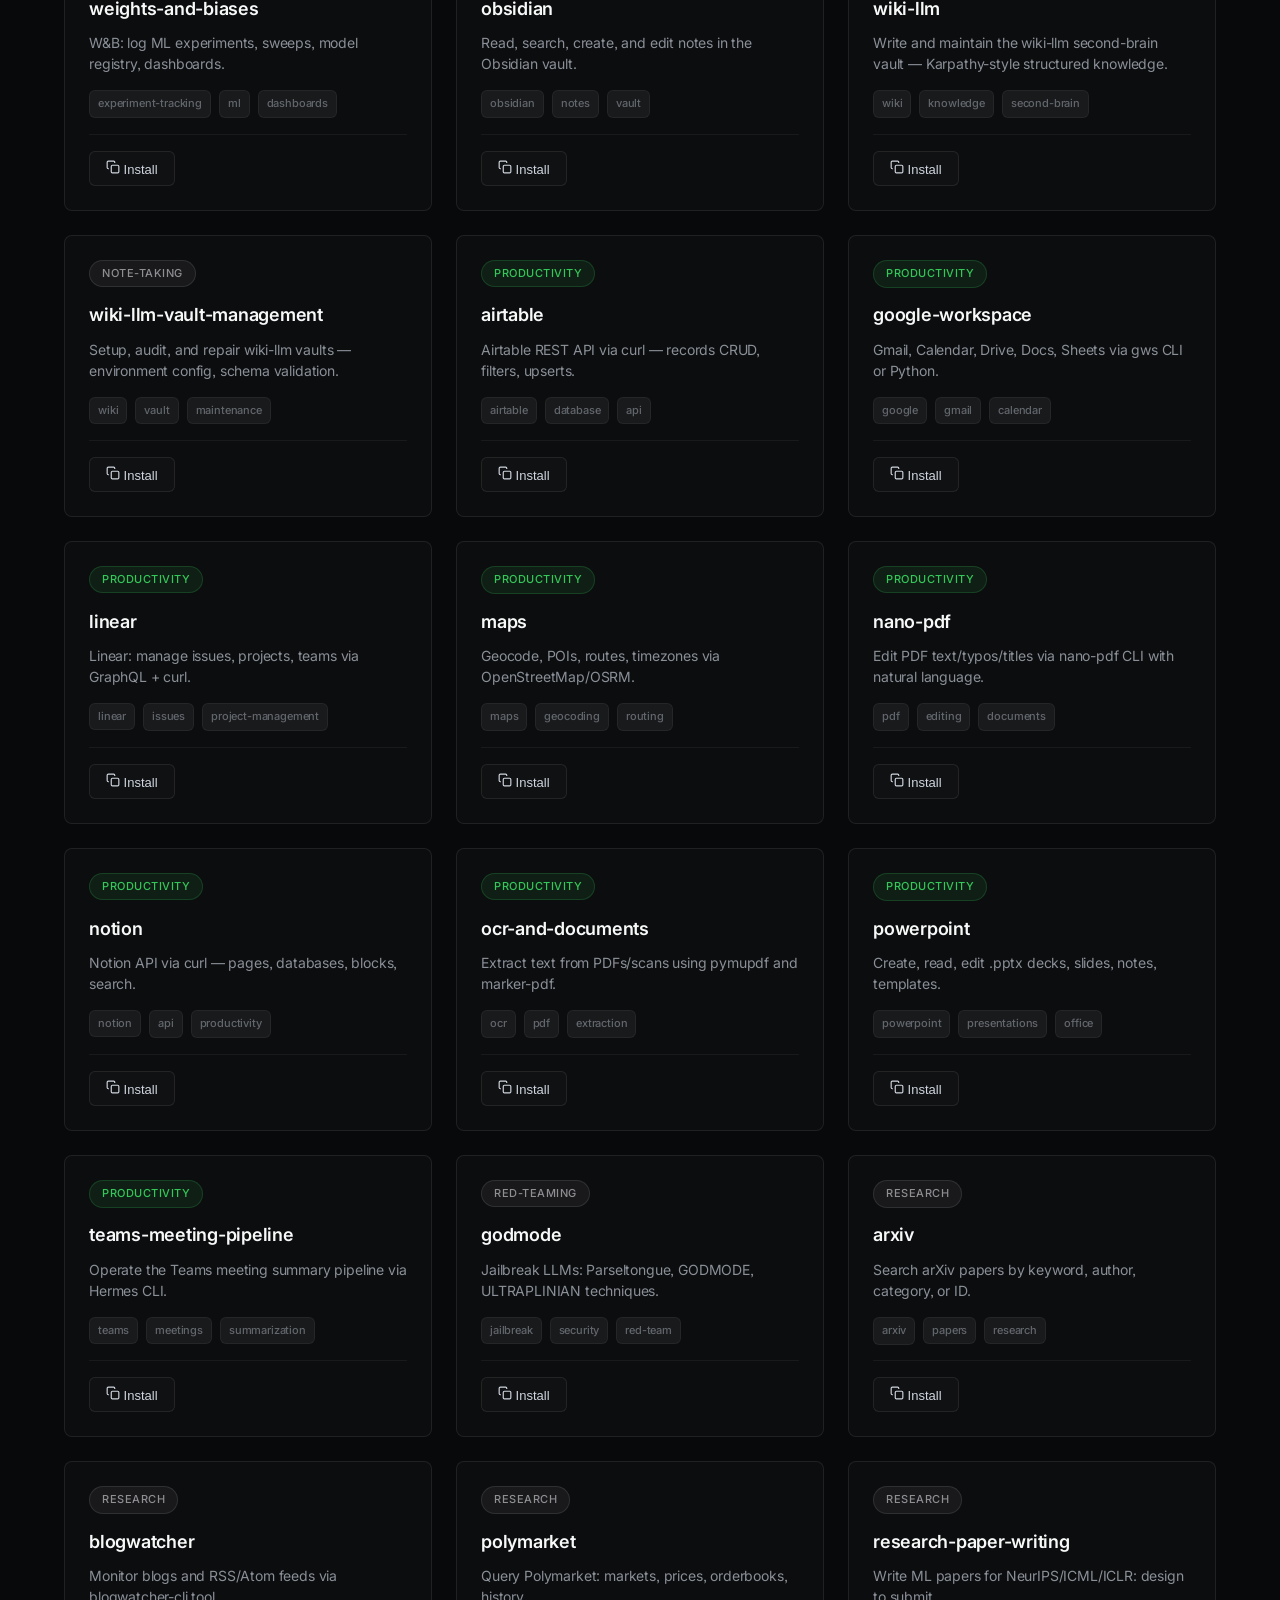
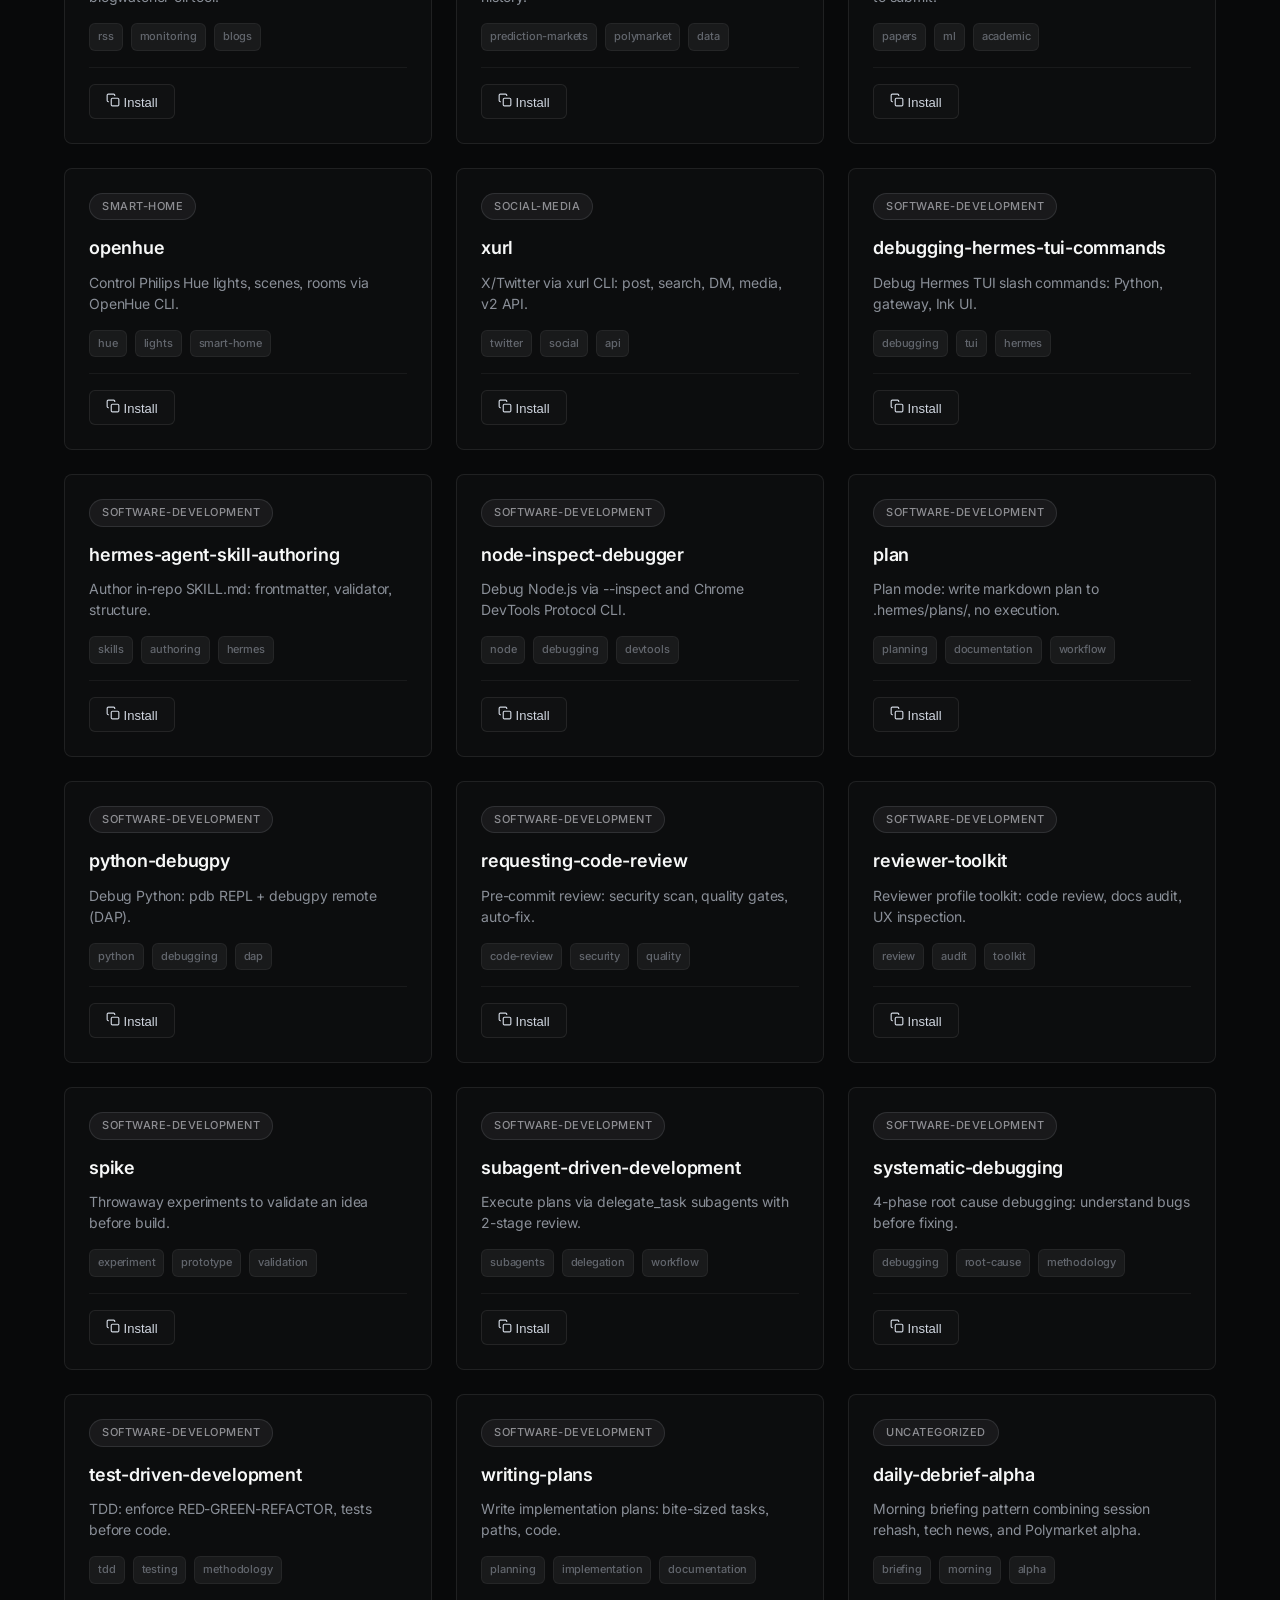
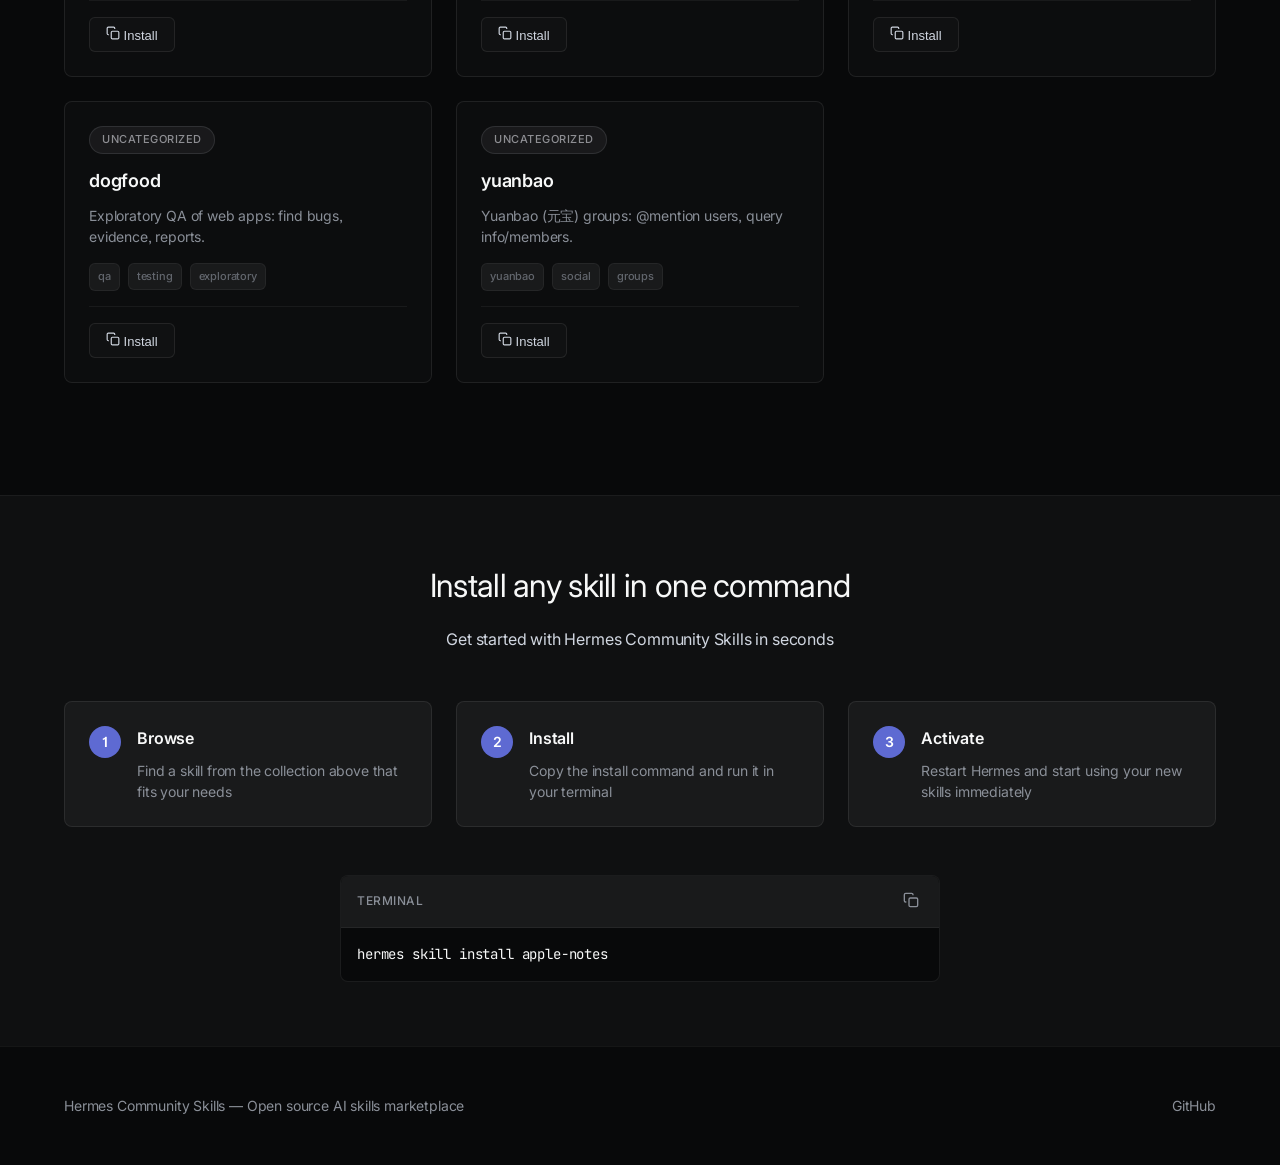
==== commit 5734ac0a: "feat: complete website rebuild - Linear-inspired dark design - Premium dark theme inspired by Linear" ====
--- a/docs/index.html
+++ b/docs/index.html
@@ -1,76 +1,190 @@
 <!DOCTYPE html>
 <html lang="en">
 <head>
-  <meta charset="UTF-8">
-  <meta name="viewport" content="width=device-width, initial-scale=1.0">
-  <title>Hermes Community Skills</title>
-  <link rel="stylesheet" href="style.css">
-  <link rel="preconnect" href="https://fonts.googleapis.com">
-  <link rel="preconnect" href="https://fonts.gstatic.com" crossorigin>
-  <link href="https://fonts.googleapis.com/css2?family=Inter:wght@400;500;600;700&family=JetBrains+Mono:wght@400;500&display=swap" rel="stylesheet">
+    <meta charset="UTF-8">
+    <meta name="viewport" content="width=device-width, initial-scale=1.0">
+    <title>Hermes Community Skills - Supercharge your AI assistant</title>
+    <meta name="description" content="Discover and install skills to supercharge your AI assistant. 104 skills across 18 categories.">
+    <link rel="icon" type="image/svg+xml" href="data:image/svg+xml,%3csvg xmlns='http://www.w3.org/2000/svg' viewBox='0 0 24 24' fill='%235e6ad2'%3e%3cpath d='M12 2L15.09 8.26L22 9L17 14L18.18 21L12 17.77L5.82 21L7 14L2 9L8.91 8.26L12 2Z'/%3e%3c/svg%3e">
+    <link href="https://fonts.googleapis.com/css2?family=Inter:wght@300;400;500;600&family=JetBrains+Mono:wght@400;500&display=swap" rel="stylesheet">
+    <link rel="stylesheet" href="style.css">
 </head>
 <body>
-  <nav>
-    <div class="container">
-      <a href="#" style="font-size:1.25rem;font-weight:700;color:var(--accent);text-decoration:none;">Hermes Skills</a>
-      <ul>
-        <li><a href="#skills">Browse</a></li>
-        <li><a href="#install">Install</a></li>
-        <li><a href="https://github.com/Yasuui/hermes-community-skills" target="_blank" rel="noopener">GitHub</a></li>
-      </ul>
+    <!-- Navigation -->
+    <nav class="nav" id="nav">
+        <div class="nav-content">
+            <div class="nav-left">
+                <h1 class="nav-logo">Hermes Skills</h1>
+            </div>
+            <div class="nav-right">
+                <a href="#browse" class="nav-link">Browse</a>
+                <a href="#install" class="nav-link">Install</a>
+                <a href="https://github.com/Yasuui/hermes-community-skills" target="_blank" rel="noopener" class="nav-link">GitHub</a>
+                <button class="search-trigger" id="searchTrigger" title="Search skills (⌘K)">
+                    <svg width="14" height="14" viewBox="0 0 24 24" fill="none" stroke="currentColor" stroke-width="2">
+                        <circle cx="11" cy="11" r="8"/>
+                        <path d="m21 21-4.35-4.35"/>
+                    </svg>
+                    <span class="search-shortcut">⌘K</span>
+                </button>
+            </div>
+        </div>
+    </nav>
+
+    <!-- Hero Section -->
+    <section class="hero">
+        <div class="hero-glow"></div>
+        <div class="hero-content">
+            <h1 class="hero-title">Hermes Community Skills</h1>
+            <p class="hero-subtitle">Discover and install skills to supercharge your AI assistant. <span id="skillCount">104 skills</span> across <span id="categoryCount">18 categories</span>.</p>
+
+            <div class="hero-stats">
+                <div class="stat-card">
+                    <div class="stat-number" id="statSkills">104</div>
+                    <div class="stat-label">Skills</div>
+                </div>
+                <div class="stat-card">
+                    <div class="stat-number" id="statCategories">18</div>
+                    <div class="stat-label">Categories</div>
+                </div>
+                <div class="stat-card">
+                    <div class="stat-number">1</div>
+                    <div class="stat-label">Command Install</div>
+                </div>
+            </div>
+
+            <div class="hero-actions">
+                <button class="btn btn-primary" onclick="document.getElementById('browse').scrollIntoView({behavior: 'smooth'})">Browse Skills</button>
+                <a href="https://github.com/Yasuui/hermes-community-skills" target="_blank" rel="noopener" class="btn btn-ghost">View on GitHub</a>
+            </div>
+        </div>
+    </section>
+
+    <!-- Browse Section -->
+    <section class="browse" id="browse">
+        <div class="container">
+            <!-- Filters -->
+            <div class="filters">
+                <div class="search-container">
+                    <div class="search-input-wrapper">
+                        <svg class="search-icon" width="20" height="20" viewBox="0 0 24 24" fill="none" stroke="currentColor" stroke-width="2">
+                            <circle cx="11" cy="11" r="8"/>
+                            <path d="m21 21-4.35-4.35"/>
+                        </svg>
+                        <input type="text" class="search-input" id="searchInput" placeholder="Search skills...">
+                        <button class="search-clear" id="searchClear" title="Clear search" style="display: none;">
+                            <svg width="16" height="16" viewBox="0 0 24 24" fill="none" stroke="currentColor" stroke-width="2">
+                                <line x1="18" y1="6" x2="6" y2="18"/>
+                                <line x1="6" y1="6" x2="18" y2="18"/>
+                            </svg>
+                        </button>
+                    </div>
+                </div>
+
+                <div class="categories-container">
+                    <div class="categories-scroll" id="categories">
+                        <!-- Categories will be populated by JS -->
+                    </div>
+                </div>
+
+                <div class="results-count" id="resultsCount">
+                    <span id="resultText">Loading skills...</span>
+                </div>
+            </div>
+
+            <!-- Skills Grid -->
+            <div class="skills-grid" id="skillsGrid">
+                <!-- Skills will be populated by JS -->
+            </div>
+
+            <!-- Empty State -->
+            <div class="empty-state" id="emptyState" style="display: none;">
+                <svg width="48" height="48" viewBox="0 0 24 24" fill="none" stroke="currentColor" stroke-width="1.5">
+                    <circle cx="11" cy="11" r="8"/>
+                    <path d="m21 21-4.35-4.35"/>
+                </svg>
+                <h3>No skills found</h3>
+                <p>Try adjusting your search or category filter</p>
+                <button class="btn btn-ghost" onclick="clearAllFilters()">Clear filters</button>
+            </div>
+
+            <!-- Loading State -->
+            <div class="loading-state" id="loadingState">
+                <div class="loading-spinner"></div>
+                <p>Loading skills...</p>
+            </div>
+        </div>
+    </section>
+
+    <!-- Install Section -->
+    <section class="install" id="install">
+        <div class="container">
+            <h2 class="section-title">Install any skill in one command</h2>
+            <p class="section-subtitle">Get started with Hermes Community Skills in seconds</p>
+
+            <div class="install-steps">
+                <div class="install-step">
+                    <div class="step-number">1</div>
+                    <div class="step-content">
+                        <h3 class="step-title">Browse</h3>
+                        <p class="step-description">Find a skill from the collection above that fits your needs</p>
+                    </div>
+                </div>
+
+                <div class="install-step">
+                    <div class="step-number">2</div>
+                    <div class="step-content">
+                        <h3 class="step-title">Install</h3>
+                        <p class="step-description">Copy the install command and run it in your terminal</p>
+                    </div>
+                </div>
+
+                <div class="install-step">
+                    <div class="step-number">3</div>
+                    <div class="step-content">
+                        <h3 class="step-title">Activate</h3>
+                        <p class="step-description">Restart Hermes and start using your new skills immediately</p>
+                    </div>
+                </div>
+            </div>
+
+            <div class="install-example">
+                <div class="code-block">
+                    <div class="code-header">
+                        <span class="code-language">Terminal</span>
+                        <button class="copy-btn" onclick="copyToClipboard('hermes skill install apple-notes')" title="Copy command">
+                            <svg width="16" height="16" viewBox="0 0 24 24" fill="none" stroke="currentColor" stroke-width="2">
+                                <rect x="9" y="9" width="13" height="13" rx="2" ry="2"/>
+                                <path d="M5 15H4a2 2 0 0 1-2-2V4a2 2 0 0 1 2-2h9a2 2 0 0 1 2 2v1"/>
+                            </svg>
+                        </button>
+                    </div>
+                    <code>hermes skill install apple-notes</code>
+                </div>
+            </div>
+        </div>
+    </section>
+
+    <!-- Footer -->
+    <footer class="footer">
+        <div class="container">
+            <div class="footer-content">
+                <p class="footer-text">Hermes Community Skills — Open source AI skills marketplace</p>
+                <a href="https://github.com/Yasuui/hermes-community-skills" target="_blank" rel="noopener" class="footer-link">GitHub</a>
+            </div>
+        </div>
+    </footer>
+
+    <!-- Toast Notification -->
+    <div class="toast" id="toast">
+        <div class="toast-content">
+            <svg class="toast-icon" width="16" height="16" viewBox="0 0 24 24" fill="none" stroke="currentColor" stroke-width="2">
+                <polyline points="20,6 9,17 4,12"/>
+            </svg>
+            <span class="toast-message"></span>
+        </div>
     </div>
-  </nav>
 
-  <section class="hero">
-    <div class="container">
-      <h1>Hermes Community Skills</h1>
-      <p>Discover and install skills to extend Hermes Agent. One command to supercharge your AI assistant.</p>
-    </div>
-  </section>
-
-  <section id="skills" class="container">
-    <div class="filters">
-      <input type="text" id="search-input" placeholder="Search skills...">
-      <select id="category-select"></select>
-    </div>
-    <div id="skills-grid" class="skills-grid"></div>
-  </section>
-
-  <section id="install" class="steps-section container">
-    <h2 style="text-align:center;color:var(--accent);margin-bottom:1.5rem;">How to Install</h2>
-    <div class="steps-container">
-      <div class="step-card">
-        <h3>1. Browse</h3>
-        <ol>
-          <li>Find a skill above</li>
-          <li>Click "Install" to copy the command</li>
-        </ol>
-      </div>
-      <div class="step-card">
-        <h3>2. Install</h3>
-        <ol>
-          <li>Open your terminal</li>
-          <li>Paste the install command</li>
-          <li>Restart Hermes Agent</li>
-        </ol>
-      </div>
-      <div class="step-card">
-        <h3>3. Use</h3>
-        <ol>
-          <li>Ask Hermes to use the skill</li>
-          <li>Skills activate automatically</li>
-        </ol>
-      </div>
-    </div>
-  </section>
-
-  <footer>
-    <div class="container">
-      <p>Hermes Community Skills &mdash; Open source AI skills marketplace</p>
-      <p style="margin-top:0.5rem;"><a href="https://github.com/Yasuui/hermes-community-skills" style="color:var(--green);text-decoration:none;">GitHub</a></p>
-    </div>
-  </footer>
-
-  <script src="app.js"></script>
+    <script src="app.js"></script>
 </body>
-</html>
+</html>
--- a/docs/style.css
+++ b/docs/style.css
@@ -1,285 +1,910 @@
+/* Linear-inspired Design System */
 :root {
-  --bg-dark: #041c1c;
-  --card-bg: rgba(10,47,47,0.7);
-  --border: rgba(255,230,203,0.08);
-  --accent: #ffe6cb;
-  --green: #00e87a;
-  --text-light: #e0e0e0;
-  --text-muted: #a0a0a0;
-  --font-body: 'Inter', sans-serif;
-  --font-code: 'JetBrains Mono', monospace;
-}
-
+  /* Color Palette - Linear Dark Theme */
+  --bg-page: #08090a;
+  --bg-panel: #0f1011;
+  --bg-elevated: #191a1b;
+  --bg-hover: #28282c;
+  --bg-button: rgba(255,255,255,0.02);
+  --bg-button-hover: rgba(255,255,255,0.05);
+
+  /* Text Colors */
+  --text-primary: #f7f8f8;
+  --text-secondary: #d0d6e0;
+  --text-muted: #8a8f98;
+  --text-subtle: #62666d;
+
+  /* Brand & Accents */
+  --brand-primary: #5e6ad2;
+  --brand-hover: #7170ff;
+  --brand-light: #828fff;
+  --success: #10b981;
+
+  /* Borders */
+  --border-subtle: rgba(255,255,255,0.05);
+  --border-standard: rgba(255,255,255,0.08);
+  --border-hover: rgba(255,255,255,0.12);
+
+  /* Fonts */
+  --font-body: 'Inter', -apple-system, BlinkMacSystemFont, "Segoe UI", Roboto, sans-serif;
+  --font-mono: 'JetBrains Mono', Consolas, Monaco, monospace;
+
+  /* Shadows */
+  --shadow-subtle: 0 1px 2px rgba(0, 0, 0, 0.4);
+  --shadow-medium: 0 4px 12px rgba(0, 0, 0, 0.15);
+  --shadow-large: 0 8px 32px rgba(0, 0, 0, 0.12);
+
+  /* Radius */
+  --radius-sm: 6px;
+  --radius-md: 8px;
+  --radius-lg: 12px;
+  --radius-pill: 9999px;
+
+  /* Spacing */
+  --spacing-xs: 4px;
+  --spacing-sm: 8px;
+  --spacing-md: 12px;
+  --spacing-lg: 16px;
+  --spacing-xl: 24px;
+  --spacing-2xl: 32px;
+  --spacing-3xl: 48px;
+  --spacing-4xl: 64px;
+
+  /* Animation */
+  --transition-fast: 0.15s ease;
+  --transition-normal: 0.2s ease;
+  --transition-slow: 0.3s ease;
+}
+
+/* Global Font Feature Settings */
+* {
+  font-feature-settings: "cv01", "ss03";
+}
+
+/* Reset & Base */
 * {
   margin: 0;
   padding: 0;
   box-sizing: border-box;
 }
 
+html {
+  font-size: 15px;
+  scroll-behavior: smooth;
+}
+
 body {
   font-family: var(--font-body);
-  background-color: var(--bg-dark);
-  color: var(--text-light);
+  background-color: var(--bg-page);
+  color: var(--text-primary);
   line-height: 1.6;
-}
-
+  letter-spacing: -0.165px;
+  font-weight: 400;
+  -webkit-font-smoothing: antialiased;
+  -moz-osx-font-smoothing: grayscale;
+}
+
+/* Container */
 .container {
   max-width: 1200px;
   margin: 0 auto;
-  padding: 0 1rem;
-}
-
-nav {
+  padding: 0 var(--spacing-xl);
+}
+
+/* Navigation */
+.nav {
   position: sticky;
   top: 0;
-  backdrop-filter: blur(10px);
-  background: rgba(4, 28, 28, 0.8);
-  border-bottom: 1px solid var(--border);
   z-index: 1000;
-  padding: 1rem 0;
-}
-
-nav .container {
+  background: var(--bg-page);
+  backdrop-filter: blur(12px);
+  border-bottom: 1px solid var(--border-subtle);
+  padding: var(--spacing-lg) 0;
+}
+
+.nav-content {
+  max-width: 1200px;
+  margin: 0 auto;
+  padding: 0 var(--spacing-xl);
   display: flex;
   justify-content: space-between;
   align-items: center;
 }
 
-nav ul {
-  display: flex;
-  list-style: none;
-  gap: 2rem;
-}
-
-nav a {
+.nav-logo {
+  font-size: 16px;
+  font-weight: 600;
+  color: var(--text-primary);
+  margin: 0;
+}
+
+.nav-right {
+  display: flex;
+  align-items: center;
+  gap: var(--spacing-xl);
+}
+
+.nav-link {
   color: var(--text-muted);
   text-decoration: none;
   font-weight: 500;
-  transition: color 0.3s;
-}
-
-nav a:hover {
-  color: var(--accent);
-}
-
+  font-size: 14px;
+  transition: color var(--transition-fast);
+}
+
+.nav-link:hover {
+  color: var(--text-secondary);
+}
+
+.search-trigger {
+  display: flex;
+  align-items: center;
+  gap: var(--spacing-sm);
+  padding: var(--spacing-sm) var(--spacing-md);
+  background: transparent;
+  border: 1px solid var(--border-standard);
+  border-radius: var(--radius-pill);
+  color: var(--text-muted);
+  font-size: 13px;
+  cursor: pointer;
+  transition: all var(--transition-fast);
+}
+
+.search-trigger:hover {
+  border-color: var(--border-hover);
+  background: var(--bg-button);
+}
+
+.search-shortcut {
+  font-family: var(--font-mono);
+  font-size: 11px;
+  opacity: 0.7;
+}
+
+/* Hero Section */
 .hero {
+  position: relative;
+  padding: var(--spacing-4xl) 0;
   text-align: center;
-  padding: 6rem 0 4rem;
+  overflow: hidden;
+}
+
+.hero-glow {
+  position: absolute;
+  top: 20%;
+  left: 50%;
+  transform: translateX(-50%);
+  width: 600px;
+  height: 600px;
+  background: radial-gradient(circle, rgba(94, 106, 210, 0.08) 0%, transparent 70%);
+  z-index: -1;
+  animation: heroGlow 8s ease-in-out infinite alternate;
+}
+
+@keyframes heroGlow {
+  0% { opacity: 0.4; transform: translateX(-50%) scale(1); }
+  100% { opacity: 0.8; transform: translateX(-50%) scale(1.1); }
+}
+
+.hero-content {
+  max-width: 800px;
+  margin: 0 auto;
+  padding: 0 var(--spacing-xl);
+}
+
+.hero-title {
+  font-size: 48px;
+  font-weight: 500;
+  line-height: 1.0;
+  letter-spacing: -1.056px;
+  margin-bottom: var(--spacing-xl);
+  background: linear-gradient(135deg, var(--text-primary) 0%, var(--text-secondary) 100%);
+  -webkit-background-clip: text;
+  -webkit-text-fill-color: transparent;
+  background-clip: text;
+}
+
+.hero-subtitle {
+  font-size: 18px;
+  color: var(--text-secondary);
+  margin-bottom: var(--spacing-3xl);
+  max-width: 600px;
+  margin-left: auto;
+  margin-right: auto;
+}
+
+.hero-stats {
+  display: flex;
+  justify-content: center;
+  gap: var(--spacing-xl);
+  margin-bottom: var(--spacing-3xl);
+  flex-wrap: wrap;
+}
+
+.stat-card {
+  background: var(--bg-button);
+  border: 1px solid var(--border-standard);
+  border-radius: var(--radius-md);
+  padding: var(--spacing-xl);
+  min-width: 120px;
+  text-align: center;
+}
+
+.stat-number {
+  font-size: 32px;
+  font-weight: 600;
+  color: var(--text-primary);
+  margin-bottom: var(--spacing-xs);
+}
+
+.stat-label {
+  font-size: 13px;
+  color: var(--text-muted);
+  font-weight: 500;
+  text-transform: uppercase;
+  letter-spacing: 0.5px;
+}
+
+.hero-actions {
+  display: flex;
+  justify-content: center;
+  gap: var(--spacing-lg);
+  flex-wrap: wrap;
+}
+
+/* Buttons */
+.btn {
+  display: inline-flex;
+  align-items: center;
+  gap: var(--spacing-sm);
+  padding: 11px var(--spacing-xl);
+  border: none;
+  border-radius: var(--radius-sm);
+  font-family: var(--font-body);
+  font-size: 14px;
+  font-weight: 500;
+  text-decoration: none;
+  cursor: pointer;
+  transition: all var(--transition-fast);
+  white-space: nowrap;
+}
+
+.btn-primary {
+  background: var(--brand-primary);
+  color: white;
+}
+
+.btn-primary:hover {
+  background: var(--brand-hover);
+  transform: translateY(-1px);
+}
+
+.btn-ghost {
+  background: var(--bg-button);
+  color: var(--text-secondary);
+  border: 1px solid var(--border-standard);
+}
+
+.btn-ghost:hover {
+  background: var(--bg-button-hover);
+  border-color: var(--border-hover);
+  color: var(--text-primary);
+  transform: translateY(-1px);
+}
+
+/* Browse Section */
+.browse {
+  padding: var(--spacing-4xl) 0;
+}
+
+.filters {
+  margin-bottom: var(--spacing-3xl);
+}
+
+.search-container {
+  margin-bottom: var(--spacing-xl);
+}
+
+.search-input-wrapper {
+  position: relative;
+  max-width: 480px;
+  margin: 0 auto;
+}
+
+.search-icon {
+  position: absolute;
+  left: var(--spacing-lg);
+  top: 50%;
+  transform: translateY(-50%);
+  color: var(--text-muted);
+  pointer-events: none;
+}
+
+.search-input {
+  width: 100%;
+  padding: var(--spacing-lg) var(--spacing-3xl) var(--spacing-lg) var(--spacing-3xl);
+  background: var(--bg-panel);
+  border: 1px solid var(--border-standard);
+  border-radius: var(--radius-md);
+  color: var(--text-primary);
+  font-family: var(--font-body);
+  font-size: 15px;
+  transition: all var(--transition-fast);
+}
+
+.search-input:focus {
+  outline: none;
+  border-color: var(--brand-primary);
+  box-shadow: 0 0 0 3px rgba(94, 106, 210, 0.1);
+}
+
+.search-input::placeholder {
+  color: var(--text-muted);
+}
+
+.search-clear {
+  position: absolute;
+  right: var(--spacing-lg);
+  top: 50%;
+  transform: translateY(-50%);
+  background: none;
+  border: none;
+  color: var(--text-muted);
+  cursor: pointer;
+  padding: var(--spacing-xs);
+  border-radius: var(--radius-sm);
+  transition: all var(--transition-fast);
+}
+
+.search-clear:hover {
+  color: var(--text-secondary);
+  background: var(--bg-button);
+}
+
+.categories-container {
+  margin-bottom: var(--spacing-xl);
+  overflow-x: auto;
+  -webkit-overflow-scrolling: touch;
+}
+
+.categories-scroll {
+  display: flex;
+  gap: var(--spacing-md);
+  padding: var(--spacing-sm) 0;
+  min-width: max-content;
+  justify-content: center;
+}
+
+.category-pill {
+  display: inline-flex;
+  align-items: center;
+  padding: var(--spacing-sm) var(--spacing-lg);
+  background: transparent;
+  border: 1px solid var(--border-standard);
+  border-radius: var(--radius-pill);
+  color: var(--text-secondary);
+  font-size: 13px;
+  font-weight: 500;
+  text-decoration: none;
+  cursor: pointer;
+  transition: all var(--transition-fast);
+  white-space: nowrap;
+}
+
+.category-pill:hover {
+  border-color: var(--border-hover);
+  background: var(--bg-button);
+}
+
+.category-pill.active {
+  background: var(--brand-primary);
+  border-color: var(--brand-primary);
+  color: white;
+}
+
+.results-count {
+  text-align: center;
+  margin-bottom: var(--spacing-xl);
+}
+
+#resultText {
+  color: var(--text-muted);
+  font-size: 14px;
+}
+
+/* Skills Grid */
+.skills-grid {
+  display: grid;
+  grid-template-columns: repeat(auto-fill, minmax(320px, 1fr));
+  gap: var(--spacing-xl);
+  margin-bottom: var(--spacing-3xl);
+}
+
+.skill-card {
+  background: var(--bg-button);
+  border: 1px solid var(--border-standard);
+  border-radius: var(--radius-md);
+  padding: var(--spacing-xl);
+  transition: all var(--transition-normal);
   position: relative;
   overflow: hidden;
 }
 
-.hero::before {
-  content: '';
-  position: absolute;
-  top: -50%;
-  left: -50%;
-  width: 200%;
-  height: 200%;
-  background: radial-gradient(circle, rgba(0,232,122,0.1) 0%, transparent 70%);
-  z-index: -1;
-  animation: pulse 4s ease-in-out infinite;
-}
-
-@keyframes pulse {
-  0%, 100% { opacity: 0.6; }
-  50% { opacity: 1; }
-}
-
-.hero h1 {
-  font-size: 3rem;
-  margin-bottom: 1rem;
-  background: linear-gradient(to right, var(--accent), var(--green));
-  -webkit-background-clip: text;
-  -webkit-text-fill-color: transparent;
-}
-
-.hero p {
-  font-size: 1.25rem;
-  color: var(--text-muted);
+.skill-card:hover {
+  transform: translateY(-2px);
+  border-color: var(--border-hover);
+  box-shadow: var(--shadow-medium);
+}
+
+.skill-category {
+  display: inline-flex;
+  align-items: center;
+  padding: var(--spacing-xs) var(--spacing-md);
+  background: var(--bg-elevated);
+  border: 1px solid var(--border-standard);
+  border-radius: var(--radius-pill);
+  color: var(--text-muted);
+  font-size: 11px;
+  font-weight: 500;
+  text-transform: uppercase;
+  letter-spacing: 0.5px;
+  margin-bottom: var(--spacing-lg);
+}
+
+.skill-name {
+  font-size: 18px;
+  font-weight: 600;
+  letter-spacing: -0.24px;
+  color: var(--text-primary);
+  margin-bottom: var(--spacing-md);
+  line-height: 1.3;
+}
+
+.skill-description {
+  color: var(--text-muted);
+  font-size: 14px;
+  line-height: 1.5;
+  margin-bottom: var(--spacing-lg);
+  display: -webkit-box;
+  -webkit-line-clamp: 2;
+  -webkit-box-orient: vertical;
+  overflow: hidden;
+}
+
+.skill-tags {
+  display: flex;
+  flex-wrap: wrap;
+  gap: var(--spacing-sm);
+  margin-bottom: var(--spacing-lg);
+}
+
+.skill-tag {
+  padding: var(--spacing-xs) var(--spacing-sm);
+  background: var(--bg-elevated);
+  border: 1px solid var(--border-subtle);
+  border-radius: var(--radius-sm);
+  color: var(--text-subtle);
+  font-size: 11px;
+  font-weight: 500;
+}
+
+.skill-footer {
+  display: flex;
+  justify-content: space-between;
+  align-items: center;
+  padding-top: var(--spacing-lg);
+  border-top: 1px solid var(--border-subtle);
+}
+
+.install-btn {
+  padding: var(--spacing-sm) var(--spacing-lg);
+  background: var(--bg-button);
+  border: 1px solid var(--border-standard);
+  border-radius: var(--radius-sm);
+  color: var(--text-secondary);
+  font-size: 13px;
+  font-weight: 500;
+  cursor: pointer;
+  transition: all var(--transition-fast);
+}
+
+.install-btn:hover {
+  background: var(--bg-button-hover);
+  border-color: var(--border-hover);
+  color: var(--text-primary);
+}
+
+/* Loading and Empty States */
+.loading-state, .empty-state {
+  text-align: center;
+  padding: var(--spacing-4xl) var(--spacing-xl);
+}
+
+.loading-spinner {
+  width: 24px;
+  height: 24px;
+  border: 2px solid var(--border-standard);
+  border-top: 2px solid var(--brand-primary);
+  border-radius: 50%;
+  animation: spin 1s linear infinite;
+  margin: 0 auto var(--spacing-lg);
+}
+
+@keyframes spin {
+  0% { transform: rotate(0deg); }
+  100% { transform: rotate(360deg); }
+}
+
+.empty-state svg {
+  color: var(--text-muted);
+  margin-bottom: var(--spacing-lg);
+}
+
+.empty-state h3 {
+  color: var(--text-primary);
+  font-size: 20px;
+  font-weight: 600;
+  margin-bottom: var(--spacing-md);
+}
+
+.empty-state p {
+  color: var(--text-muted);
+  margin-bottom: var(--spacing-lg);
+}
+
+/* Install Section */
+.install {
+  padding: var(--spacing-4xl) 0;
+  background: var(--bg-panel);
+  border-top: 1px solid var(--border-subtle);
+}
+
+.section-title {
+  font-size: 32px;
+  font-weight: 400;
+  letter-spacing: -0.704px;
+  color: var(--text-primary);
+  text-align: center;
+  margin-bottom: var(--spacing-lg);
+}
+
+.section-subtitle {
+  color: var(--text-secondary);
+  text-align: center;
+  margin-bottom: var(--spacing-3xl);
+  font-size: 16px;
+}
+
+.install-steps {
+  display: grid;
+  grid-template-columns: repeat(auto-fit, minmax(280px, 1fr));
+  gap: var(--spacing-xl);
+  margin-bottom: var(--spacing-3xl);
+}
+
+.install-step {
+  display: flex;
+  gap: var(--spacing-lg);
+  padding: var(--spacing-xl);
+  background: var(--bg-elevated);
+  border: 1px solid var(--border-standard);
+  border-radius: var(--radius-md);
+}
+
+.step-number {
+  flex-shrink: 0;
+  width: 32px;
+  height: 32px;
+  background: var(--brand-primary);
+  color: white;
+  border-radius: 50%;
+  display: flex;
+  align-items: center;
+  justify-content: center;
+  font-size: 14px;
+  font-weight: 600;
+}
+
+.step-content {
+  flex: 1;
+}
+
+.step-title {
+  font-size: 16px;
+  font-weight: 600;
+  color: var(--text-primary);
+  margin-bottom: var(--spacing-sm);
+}
+
+.step-description {
+  color: var(--text-muted);
+  font-size: 14px;
+  line-height: 1.5;
+}
+
+.install-example {
   max-width: 600px;
   margin: 0 auto;
 }
 
-.filters {
-  display: flex;
-  gap: 1rem;
+.code-block {
+  background: var(--bg-page);
+  border: 1px solid var(--border-standard);
+  border-radius: var(--radius-md);
+  overflow: hidden;
+}
+
+.code-header {
+  display: flex;
+  justify-content: space-between;
+  align-items: center;
+  padding: var(--spacing-md) var(--spacing-lg);
+  background: var(--bg-elevated);
+  border-bottom: 1px solid var(--border-subtle);
+}
+
+.code-language {
+  color: var(--text-muted);
+  font-size: 12px;
+  font-weight: 500;
+  text-transform: uppercase;
+  letter-spacing: 0.5px;
+}
+
+.copy-btn {
+  background: none;
+  border: none;
+  color: var(--text-muted);
+  cursor: pointer;
+  padding: var(--spacing-xs);
+  border-radius: var(--radius-sm);
+  transition: all var(--transition-fast);
+}
+
+.copy-btn:hover {
+  color: var(--text-secondary);
+  background: var(--bg-button);
+}
+
+.code-block code {
+  display: block;
+  padding: var(--spacing-lg);
+  font-family: var(--font-mono);
+  font-size: 14px;
+  color: var(--text-primary);
+  line-height: 1.5;
+}
+
+/* Footer */
+.footer {
+  padding: var(--spacing-3xl) 0;
+  border-top: 1px solid var(--border-subtle);
+}
+
+.footer-content {
+  display: flex;
+  justify-content: space-between;
+  align-items: center;
   flex-wrap: wrap;
-  justify-content: center;
-  margin: 2rem 0;
-}
-
-.filters input,
-.filters select {
-  padding: 0.75rem 1rem;
-  border: 1px solid var(--border);
-  background: rgba(10,47,47,0.5);
-  color: var(--text-light);
-  border-radius: 4px;
-  font-family: var(--font-body);
-}
-
-.filters input::placeholder {
-  color: var(--text-muted);
-}
-
-.filters select {
-  cursor: pointer;
-}
-
-.skills-grid {
-  display: grid;
-  grid-template-columns: repeat(auto-fit, minmax(300px, 1fr));
-  gap: 1.5rem;
-  margin: 2rem 0;
-}
-
-.skill-card {
-  background: var(--card-bg);
-  border: 1px solid var(--border);
-  border-radius: 8px;
-  overflow: hidden;
-  transition: border-color 0.3s, transform 0.2s;
-}
-
-.skill-card:hover {
-  border-color: var(--accent);
-  transform: translateY(-4px);
-}
-
-.skill-header {
-  padding: 1.5rem;
-  border-bottom: 1px solid var(--border);
-}
-
-.skill-header h2 {
-  font-size: 1.5rem;
-  margin-bottom: 0.5rem;
-  color: var(--accent);
-}
-
-.skill-header .category {
-  display: inline-block;
-  background: rgba(0,232,122,0.2);
-  color: var(--green);
-  padding: 0.25rem 0.75rem;
-  border-radius: 12px;
-  font-size: 0.875rem;
+  gap: var(--spacing-lg);
+}
+
+.footer-text {
+  color: var(--text-muted);
+  font-size: 14px;
+}
+
+.footer-link {
+  color: var(--text-muted);
+  text-decoration: none;
+  font-size: 14px;
+  transition: color var(--transition-fast);
+}
+
+.footer-link:hover {
+  color: var(--text-secondary);
+}
+
+/* Toast Notification */
+.toast {
+  position: fixed;
+  bottom: var(--spacing-xl);
+  right: var(--spacing-xl);
+  background: var(--bg-elevated);
+  border: 1px solid var(--border-standard);
+  border-radius: var(--radius-md);
+  padding: var(--spacing-lg);
+  box-shadow: var(--shadow-large);
+  transform: translateY(100px);
+  opacity: 0;
+  transition: all var(--transition-normal);
+  z-index: 1000;
+}
+
+.toast.show {
+  transform: translateY(0);
+  opacity: 1;
+}
+
+.toast-content {
+  display: flex;
+  align-items: center;
+  gap: var(--spacing-md);
+}
+
+.toast-icon {
+  color: var(--success);
+  flex-shrink: 0;
+}
+
+.toast-message {
+  color: var(--text-primary);
+  font-size: 14px;
   font-weight: 500;
 }
 
-.skill-description {
-  padding: 0 1.5rem 1.5rem;
-  color: var(--text-muted);
-  line-height: 1.5;
-}
-
-.skill-footer {
-  padding: 1.5rem;
-  border-top: 1px solid var(--border);
-  display: flex;
-  justify-content: space-between;
-  align-items: center;
-}
-
-.copy-btn {
-  background: transparent;
-  border: 1px solid var(--green);
-  color: var(--green);
-  padding: 0.5rem 1rem;
-  border-radius: 4px;
-  cursor: pointer;
-  font-family: var(--font-body);
-  font-size: 0.875rem;
-  transition: all 0.2s;
-}
-
-.copy-btn:hover {
-  background: rgba(0,232,122,0.2);
-}
-
-.copy-btn.copied {
-  background: var(--green);
-  color: var(--bg-dark);
-}
-
-.steps-section {
-  margin: 4rem 0;
-}
-
-.steps-container {
-  display: flex;
-  gap: 1.5rem;
-  overflow-x: auto;
-  padding-bottom: 1rem;
-  scrollbar-width: thin;
-}
-
-.step-card {
-  flex: 0 0 280px;
-  background: var(--card-bg);
-  border: 1px solid var(--border);
-  border-radius: 8px;
-  overflow: hidden;
-}
-
-.step-card h3 {
-  color: var(--green);
-  padding: 1rem;
-  font-size: 1.25rem;
-}
-
-.step-card ol {
-  padding: 0 1.5rem 1.5rem;
-}
-
-.step-card li {
-  margin-bottom: 0.75rem;
-  color: var(--text-muted);
-  position: relative;
-  padding-left: 1.5rem;
-}
-
-.step-card li::before {
-  content: '';
-  position: absolute;
-  left: 0;
-  top: 0.75rem;
-  width: 8px;
-  height: 8px;
-  background: var(--green);
-  border-radius: 50%;
-}
-
-footer {
-  text-align: center;
-  padding: 3rem 0;
-  border-top: 1px solid var(--border);
-  margin-top: 4rem;
-  color: var(--text-muted);
-  font-size: 0.875rem;
-}
-
+/* Animation Classes */
+.fade-in {
+  animation: fadeIn 0.4s ease-out forwards;
+}
+
+@keyframes fadeIn {
+  from {
+    opacity: 0;
+    transform: translateY(20px);
+  }
+  to {
+    opacity: 1;
+    transform: translateY(0);
+  }
+}
+
+.stagger-animation {
+  opacity: 0;
+  transform: translateY(20px);
+  animation: fadeIn 0.4s ease-out forwards;
+}
+
+/* Responsive Design */
 @media (max-width: 768px) {
-  .hero h1 {
-    font-size: 2.25rem;
-  }
-  
-  .filters {
+  .container {
+    padding: 0 var(--spacing-lg);
+  }
+
+  .nav-content {
+    padding: 0 var(--spacing-lg);
+  }
+
+  .nav-right {
+    gap: var(--spacing-lg);
+  }
+
+  .search-trigger {
+    display: none;
+  }
+
+  .hero {
+    padding: var(--spacing-3xl) 0;
+  }
+
+  .hero-title {
+    font-size: 36px;
+    letter-spacing: -0.8px;
+  }
+
+  .hero-subtitle {
+    font-size: 16px;
+  }
+
+  .hero-stats {
+    gap: var(--spacing-lg);
+  }
+
+  .stat-card {
+    min-width: 100px;
+    padding: var(--spacing-lg);
+  }
+
+  .stat-number {
+    font-size: 24px;
+  }
+
+  .hero-actions {
     flex-direction: column;
-    align-items: stretch;
-  }
-  
-  .filters input,
-  .filters select {
+    align-items: center;
+  }
+
+  .btn {
     width: 100%;
-  }
-  
+    justify-content: center;
+    max-width: 280px;
+  }
+
+  .categories-scroll {
+    justify-content: flex-start;
+    padding-left: var(--spacing-lg);
+    padding-right: var(--spacing-lg);
+  }
+
   .skills-grid {
     grid-template-columns: 1fr;
-  }
-  
-  .steps-container {
-    justify-content: center;
-  }
+    gap: var(--spacing-lg);
+  }
+
+  .install-steps {
+    grid-template-columns: 1fr;
+  }
+
+  .install-step {
+    flex-direction: column;
+    text-align: center;
+  }
+
+  .step-number {
+    align-self: center;
+  }
+
+  .footer-content {
+    flex-direction: column;
+    text-align: center;
+  }
+
+  .toast {
+    bottom: var(--spacing-lg);
+    right: var(--spacing-lg);
+    left: var(--spacing-lg);
+  }
+}
+
+@media (max-width: 480px) {
+  .hero-stats {
+    flex-direction: column;
+    align-items: center;
+  }
+
+  .stat-card {
+    width: 100%;
+    max-width: 200px;
+  }
+}
+
+/* Utility Classes */
+.sr-only {
+  position: absolute;
+  width: 1px;
+  height: 1px;
+  padding: 0;
+  margin: -1px;
+  overflow: hidden;
+  clip: rect(0, 0, 0, 0);
+  white-space: nowrap;
+  border: 0;
+}
+
+/* Focus Styles */
+.btn:focus-visible,
+.search-input:focus-visible,
+.category-pill:focus-visible,
+.install-btn:focus-visible {
+  outline: 2px solid var(--brand-primary);
+  outline-offset: 2px;
+}
+
+/* Scrollbar Styling */
+.categories-scroll::-webkit-scrollbar {
+  height: 4px;
+}
+
+.categories-scroll::-webkit-scrollbar-track {
+  background: var(--bg-panel);
+  border-radius: 2px;
+}
+
+.categories-scroll::-webkit-scrollbar-thumb {
+  background: var(--border-standard);
+  border-radius: 2px;
+}
+
+.categories-scroll::-webkit-scrollbar-thumb:hover {
+  background: var(--border-hover);
 }
